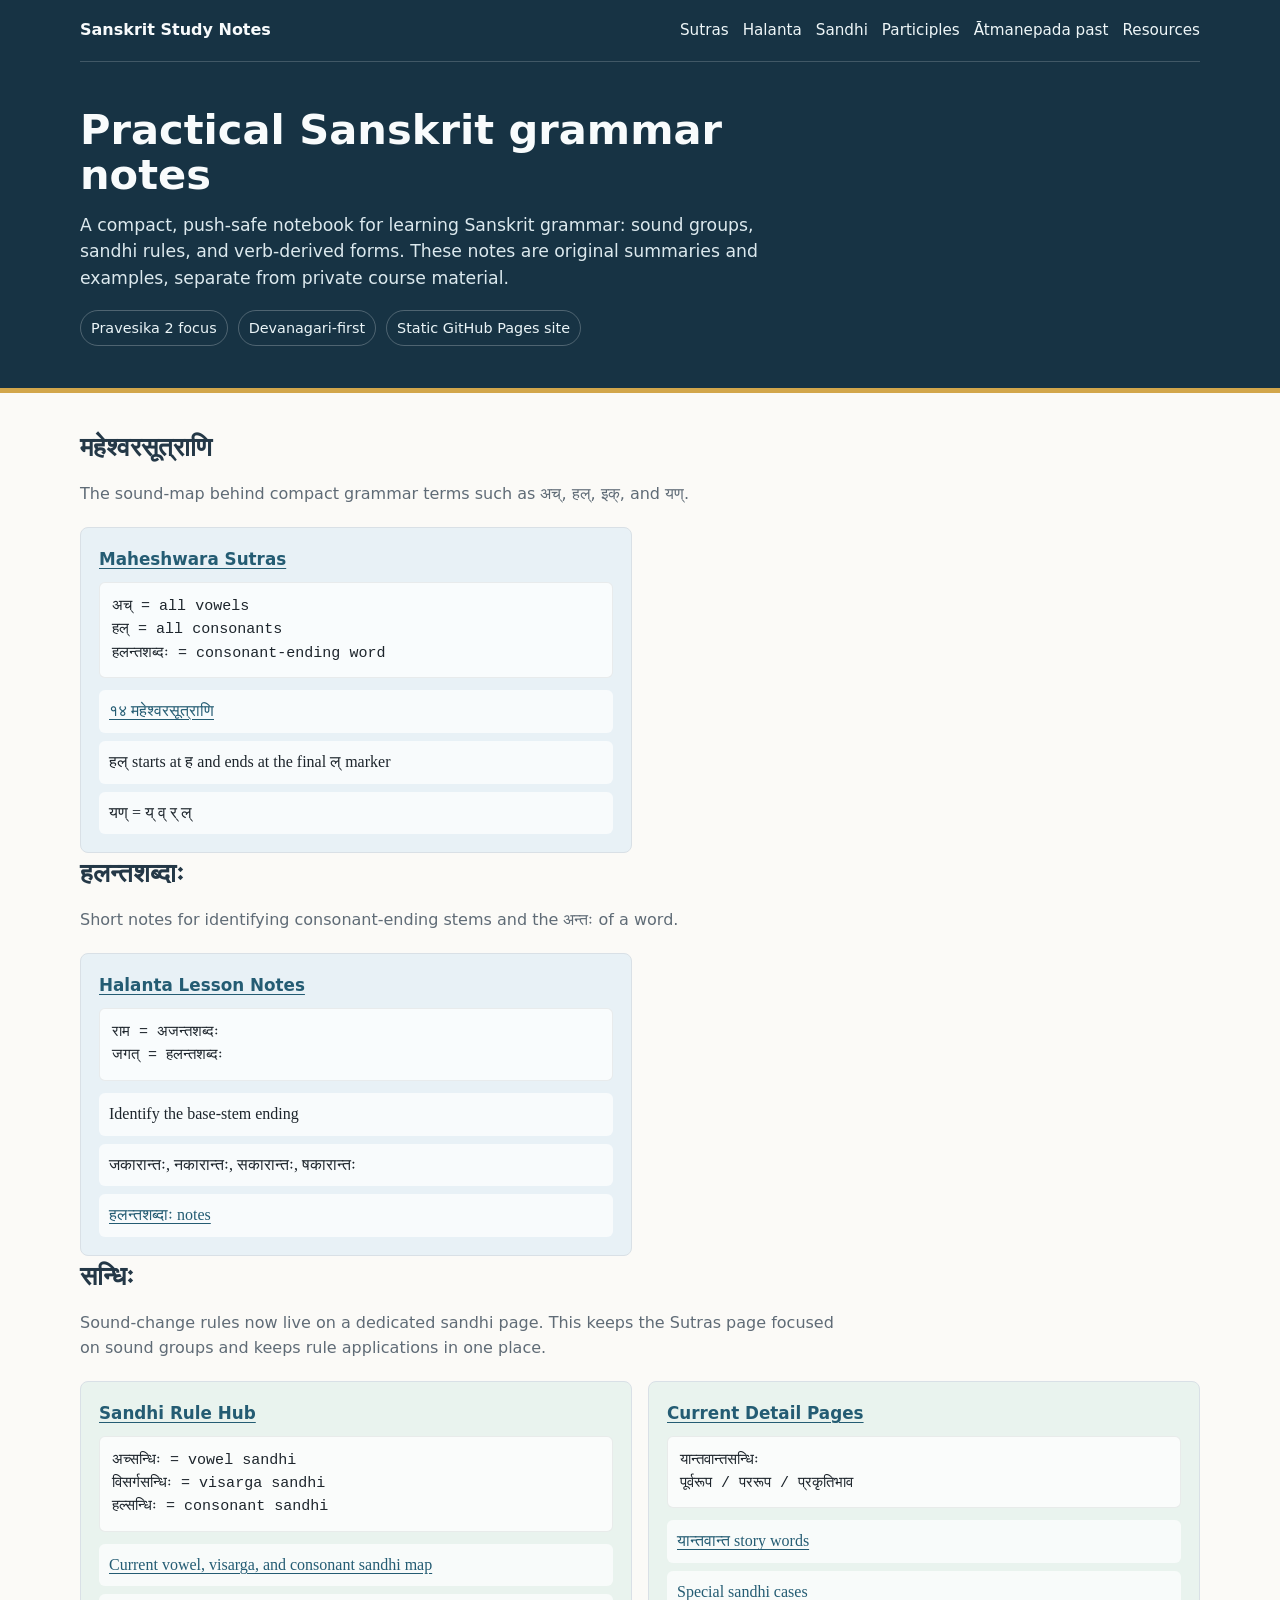
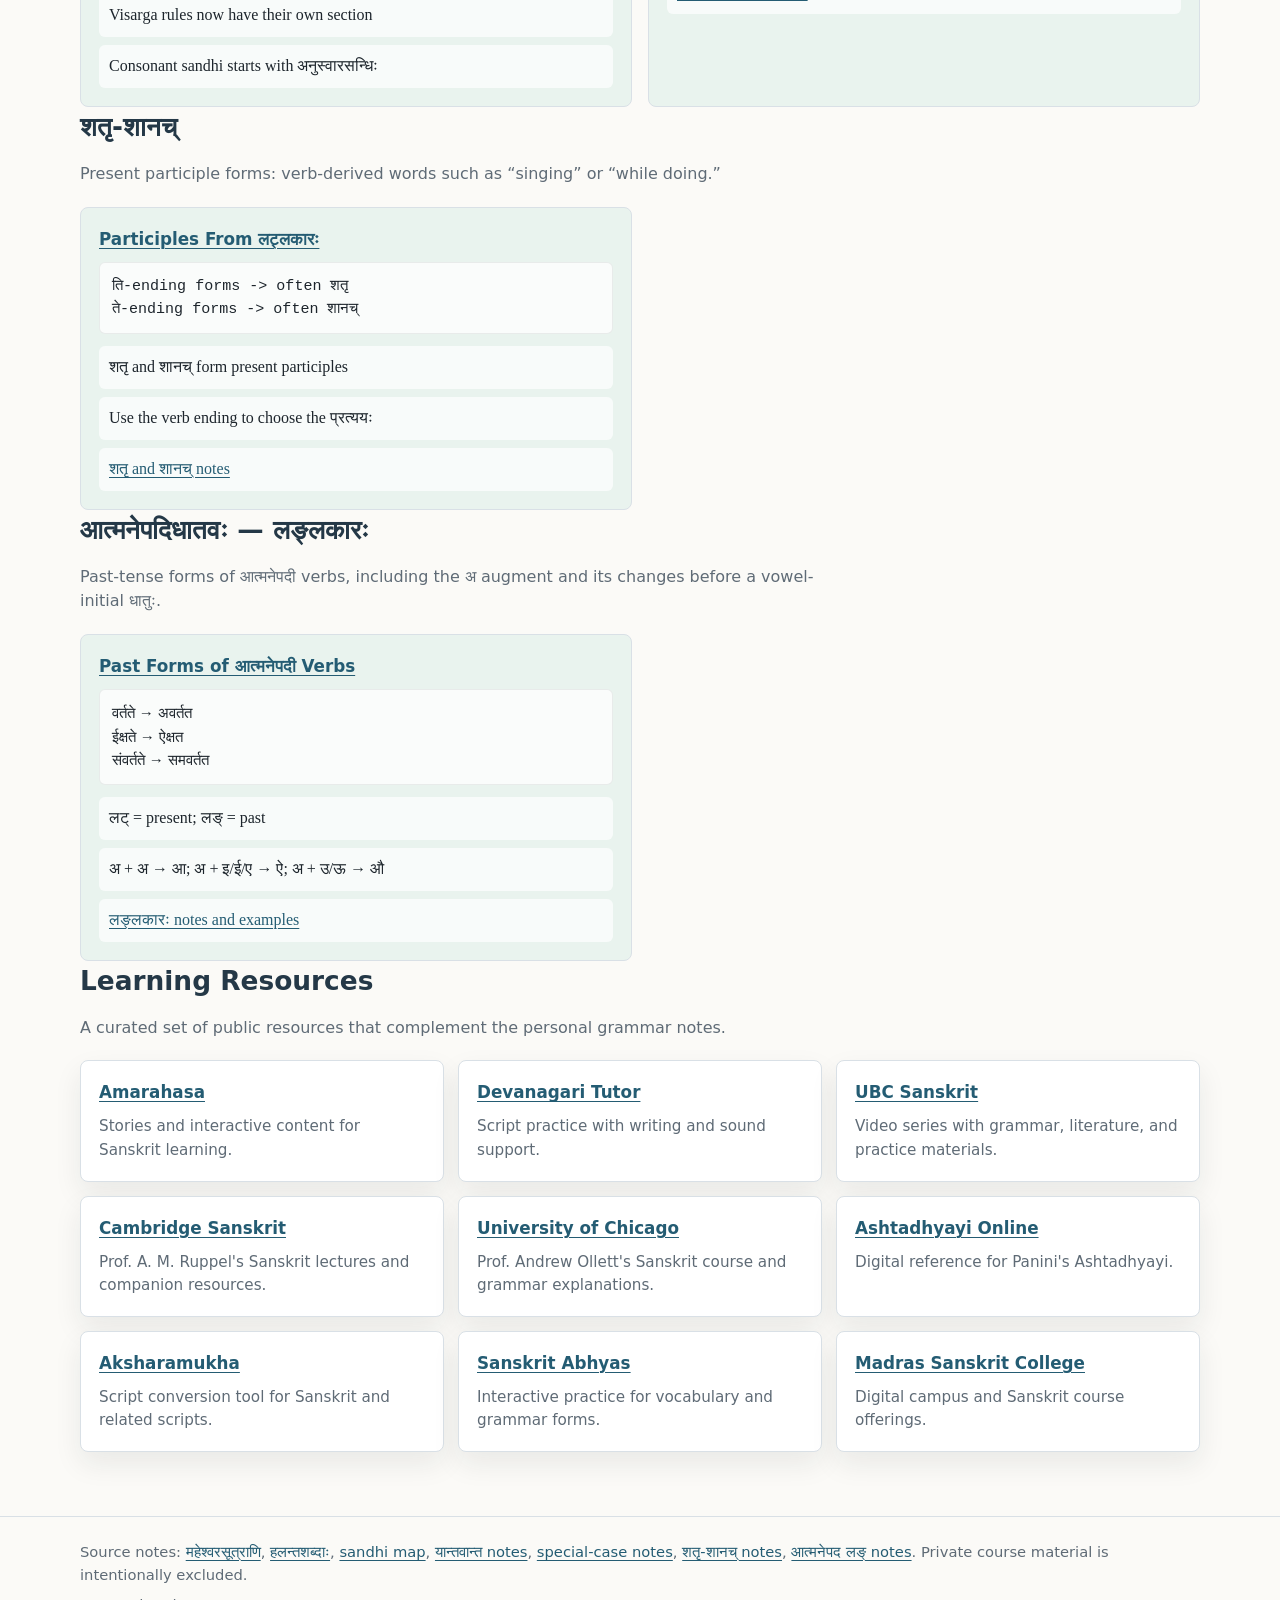
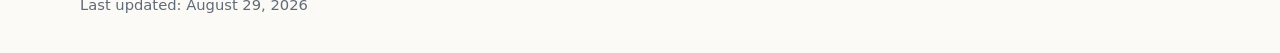
==== index.html @ fd387ddc "Remove public workflow notes" ====
<!DOCTYPE html>
<html lang="en">

<head>
    <meta charset="UTF-8">
    <meta name="viewport" content="width=device-width, initial-scale=1.0">
    <title>Sanskrit Study Notes</title>
    <link rel="stylesheet" href="styles.css" />
</head>

<body class="page-home">
    <header>
        <div class="wrap">
            <div class="topbar">
                <div class="brand">Sanskrit Study Notes</div>
                <nav aria-label="Main navigation">
                    <a href="maheshwara-sutras.html">Sutras</a>
                    <a href="halanta-shabdaha.html">Halanta</a>
                    <a href="sandhi.html">Sandhi</a>
                    <a href="shatru-shanach.html">Participles</a>
                    <a href="atmanepada-lang.html">Ātmanepada past</a>
                    <a href="#resources">Resources</a>
                </nav>
            </div>
            <div class="intro">
                <h1><span class="title-line">Practical Sanskrit</span> <span class="title-line">grammar notes</span></h1>
                <p class="lede">A compact, push-safe notebook for learning Sanskrit grammar: sound groups, sandhi rules,
                    and verb-derived forms. These notes are original summaries and examples, separate from private
                    course material.</p>
                <div class="meta" aria-label="Study context">
                    <span class="pill">Pravesika 2 focus</span>
                    <span class="pill">Devanagari-first</span>
                    <span class="pill">Static GitHub Pages site</span>
                </div>
            </div>
        </div>
    </header>

    <main>
        <section id="sutras" class="wrap">
            <h2>महेश्वरसूत्राणि</h2>
            <p class="section-note">The sound-map behind compact grammar terms such as अच्, हल्, इक्, and यण्.</p>

            <div class="grid">
                <article class="card note-card">
                    <h3><a href="maheshwara-sutras.html">Maheshwara Sutras</a></h3>
                    <pre class="rule">अच् = all vowels
हल् = all consonants
हलन्तशब्दः = consonant-ending word</pre>
                    <ul class="example-list">
                        <li><a href="maheshwara-sutras.html">१४ महेश्वरसूत्राणि</a></li>
                        <li>हल् starts at ह and ends at the final ल् marker</li>
                        <li>यण् = य् व् र् ल्</li>
                    </ul>
                </article>
            </div>
        </section>

        <section id="halanta" class="wrap">
            <h2>हलन्तशब्दाः</h2>
            <p class="section-note">Short notes for identifying consonant-ending stems and the अन्तः of a word.</p>

            <div class="grid">
                <article class="card note-card">
                    <h3><a href="halanta-shabdaha.html">Halanta Lesson Notes</a></h3>
                    <pre class="rule">राम = अजन्तशब्दः
जगत् = हलन्तशब्दः</pre>
                    <ul class="example-list">
                        <li>Identify the base-stem ending</li>
                        <li>जकारान्तः, नकारान्तः, सकारान्तः, षकारान्तः</li>
                        <li><a href="halanta-shabdaha.html">हलन्तशब्दाः notes</a></li>
                    </ul>
                </article>
            </div>
        </section>

        <section id="sandhi" class="wrap">
            <h2>सन्धिः</h2>
            <p class="section-note">Sound-change rules now live on a dedicated sandhi page. This keeps the Sutras page
                focused on sound groups and keeps rule applications in one place.</p>

            <div class="grid">
                <article class="card rule-card">
                    <h3><a href="sandhi.html">Sandhi Rule Hub</a></h3>
                    <pre class="rule">अच्सन्धिः = vowel sandhi
विसर्गसन्धिः = visarga sandhi
हल्सन्धिः = consonant sandhi</pre>
                    <ul class="example-list">
                        <li><a href="sandhi.html">Current vowel, visarga, and consonant sandhi map</a></li>
                        <li>Visarga rules now have their own section</li>
                        <li>Consonant sandhi starts with अनुस्वारसन्धिः</li>
                    </ul>
                </article>
                <article class="card rule-card">
                    <h3><a href="yantavant-sandhi.html">Current Detail Pages</a></h3>
                    <pre class="rule">यान्तवान्तसन्धिः
पूर्वरूप / पररूप / प्रकृतिभाव</pre>
                    <ul class="example-list">
                        <li><a href="yantavant-sandhi.html">यान्तवान्त story words</a></li>
                        <li><a href="sandhi-special-cases.html">Special sandhi cases</a></li>
                    </ul>
                </article>
            </div>
        </section>

        <section id="shatru-shanach" class="wrap">
            <h2>शतृ-शानच्</h2>
            <p class="section-note">Present participle forms: verb-derived words such as “singing” or “while doing.”</p>

            <div class="grid">
                <article class="card rule-card">
                    <h3><a href="shatru-shanach.html">Participles From लट्लकारः</a></h3>
                    <pre class="rule">ति-ending forms -> often शतृ
ते-ending forms -> often शानच्</pre>
                    <ul class="example-list">
                        <li>शतृ and शानच् form present participles</li>
                        <li>Use the verb ending to choose the प्रत्ययः</li>
                        <li><a href="shatru-shanach.html">शतृ and शानच् notes</a></li>
                    </ul>
                </article>
            </div>
        </section>

        <section id="atmanepada-lang" class="wrap">
            <h2>आत्मनेपदिधातवः — लङ्लकारः</h2>
            <p class="section-note">Past-tense forms of आत्मनेपदी verbs, including the अ augment and its changes
                before a vowel-initial धातुः.</p>

            <div class="grid">
                <article class="card rule-card">
                    <h3><a href="atmanepada-lang.html">Past Forms of आत्मनेपदी Verbs</a></h3>
                    <pre class="rule sanskrit" lang="sa-Deva">वर्तते → अवर्तत
ईक्षते → ऐक्षत
संवर्तते → समवर्तत</pre>
                    <ul class="example-list">
                        <li>लट् = present; लङ् = past</li>
                        <li>अ + अ → आ; अ + इ/ई/ए → ऐ; अ + उ/ऊ → औ</li>
                        <li><a href="atmanepada-lang.html">लङ्लकारः notes and examples</a></li>
                    </ul>
                </article>
            </div>
        </section>

        <section id="resources" class="wrap">
            <h2>Learning Resources</h2>
            <p class="section-note">A curated set of public resources that complement the personal grammar notes.</p>

            <div class="resource-grid">
                <article class="card resource">
                    <h3><a href="https://en.amarahasa.com/" target="_blank" rel="noopener noreferrer">Amarahasa</a></h3>
                    <p>Stories and interactive content for Sanskrit learning.</p>
                </article>
                <article class="card resource">
                    <h3><a href="https://enjoylearningsanskrit.com/devanagari-tutor/" target="_blank"
                            rel="noopener noreferrer">Devanagari Tutor</a></h3>
                    <p>Script practice with writing and sound support.</p>
                </article>
                <article class="card resource">
                    <h3><a href="https://www.youtube.com/@ubcsanskrit" target="_blank" rel="noopener noreferrer">UBC
                            Sanskrit</a></h3>
                    <p>Video series with grammar, literature, and practice materials.</p>
                </article>
                <article class="card resource">
                    <h3><a href="https://www.youtube.com/playlist?list=PLWC1FN5zLbvrvsTc2zYyk5rumP-7R55Bw"
                            target="_blank" rel="noopener noreferrer">Cambridge Sanskrit</a></h3>
                    <p>Prof. A. M. Ruppel's Sanskrit lectures and companion resources.</p>
                </article>
                <article class="card resource">
                    <h3><a href="http://prakrit.info/vrddhi/course/" target="_blank"
                            rel="noopener noreferrer">University of Chicago</a></h3>
                    <p>Prof. Andrew Ollett's Sanskrit course and grammar explanations.</p>
                </article>
                <article class="card resource">
                    <h3><a href="https://ashtadhyayi.com/" target="_blank" rel="noopener noreferrer">Ashtadhyayi
                            Online</a></h3>
                    <p>Digital reference for Panini's Ashtadhyayi.</p>
                </article>
                <article class="card resource">
                    <h3><a href="https://www.aksharamukha.com/converter" target="_blank"
                            rel="noopener noreferrer">Aksharamukha</a></h3>
                    <p>Script conversion tool for Sanskrit and related scripts.</p>
                </article>
                <article class="card resource">
                    <h3><a href="https://sanskritabhyas.in/" target="_blank" rel="noopener noreferrer">Sanskrit
                            Abhyas</a></h3>
                    <p>Interactive practice for vocabulary and grammar forms.</p>
                </article>
                <article class="card resource">
                    <h3><a href="https://madrassanskritcollege.com/" target="_blank" rel="noopener noreferrer">Madras
                            Sanskrit College</a></h3>
                    <p>Digital campus and Sanskrit course offerings.</p>
                </article>
            </div>
        </section>
    </main>

    <footer>
        <div class="wrap">
            Source notes: <a href="maheshwara-sutras.html">महेश्वरसूत्राणि</a>,
            <a href="halanta-shabdaha.html">हलन्तशब्दाः</a>,
            <a href="sandhi.html">sandhi map</a>,
            <a href="yantavant-sandhi.html">यान्तवान्त notes</a>,
            <a href="sandhi-special-cases.html">special-case notes</a>,
            <a href="shatru-shanach.html">शतृ-शानच् notes</a>,
            <a href="atmanepada-lang.html">आत्मनेपद लङ् notes</a>. Private course material is intentionally excluded.
            <div class="last-updated">Last updated: August 29, 2026</div>
        </div>
    </footer>
</body>

</html>
---- styles.css ----
:root {
    color-scheme: light;
    --ink: #1d252c;
    --muted: #5f6b76;
    --line: #d9e0e6;
    --paper: #fbfaf7;
    --panel: #ffffff;
    --soft-blue: #e8f1f6;
    --soft-green: #e9f3ee;
    --soft-gold: #f5edd8;
    --accent: #245c73;
    --shadow: 0 12px 28px rgba(29, 37, 44, 0.08);
}

* {
    box-sizing: border-box;
}

body {
    --wrap-max: 980px;
    --intro-max: none;
    --intro-padding: 42px 0 40px;
    --h1-size: 2.35rem;
    --h1-line-height: 1.1;
    --lede-max: 760px;
    --section-bottom: 34px;
    --h2-size: 1.55rem;
    --section-note-max: 760px;
    margin: 0;
    background: var(--paper);
    color: var(--ink);
    font-family: Inter, ui-sans-serif, system-ui, -apple-system, BlinkMacSystemFont, "Segoe UI", sans-serif;
    line-height: 1.55;
}

body.page-home {
    --wrap-max: 1120px;
    --intro-max: 760px;
    --intro-padding: 46px 0 42px;
    --h1-size: 2.6rem;
    --h1-line-height: 1.08;
    --lede-max: 720px;
    --section-bottom: 42px;
    --h2-size: 1.65rem;
}

body.page-sandhi {
    --wrap-max: 1040px;
    --lede-max: 780px;
    --section-bottom: 38px;
    --section-note-max: 780px;
}

a {
    color: var(--accent);
    text-decoration-thickness: 1px;
    text-underline-offset: 3px;
}

header {
    background: #173344;
    color: #f8fbfc;
    border-bottom: 5px solid #d2a64b;
}

.wrap {
    width: min(var(--wrap-max), calc(100% - 32px));
    margin: 0 auto;
}

.topbar {
    display: flex;
    align-items: center;
    justify-content: space-between;
    gap: 24px;
    padding: 18px 0;
    border-bottom: 1px solid rgba(255, 255, 255, 0.18);
}

.brand {
    font-weight: 700;
    font-size: 1rem;
}

nav {
    display: flex;
    flex-wrap: wrap;
    gap: 14px;
    font-size: 0.95rem;
}

nav a {
    color: #eef6f8;
    text-decoration: none;
}

nav a:hover {
    text-decoration: underline;
}

.intro {
    max-width: var(--intro-max);
    padding: var(--intro-padding);
}

h1 {
    margin: 0 0 14px;
    font-size: var(--h1-size);
    line-height: var(--h1-line-height);
}

.title-line {
    display: inline;
}

.lede {
    max-width: var(--lede-max);
    color: #dce9ee;
    font-size: 1.08rem;
    margin: 0;
}

main {
    padding: 34px 0 64px;
}

section {
    margin: 0 0 var(--section-bottom);
}

h2 {
    margin: 0 0 14px;
    font-size: var(--h2-size);
    color: #243847;
}

h3 {
    margin: 0 0 10px;
    font-size: 1.05rem;
    color: #22313d;
}

p {
    margin: 0 0 12px;
}

.section-note {
    margin: 0 0 20px;
    max-width: var(--section-note-max);
    color: var(--muted);
}

.grid {
    display: grid;
    grid-template-columns: repeat(2, minmax(0, 1fr));
    gap: 16px;
}

.card {
    min-width: 0;
    background: var(--panel);
    border: 1px solid var(--line);
    border-radius: 8px;
    padding: 18px;
    box-shadow: var(--shadow);
}

.rule-card {
    background: var(--soft-green);
    box-shadow: none;
}

.note-card,
.word-card,
.contrast-card {
    background: var(--soft-blue);
    box-shadow: none;
}

.memory-card,
.caution-card {
    background: var(--soft-gold);
    box-shadow: none;
}

.rule,
.script-line {
    margin: 0;
    padding: 12px;
    background: rgba(255, 255, 255, 0.75);
    border: 1px solid rgba(29, 37, 44, 0.08);
    border-radius: 6px;
    overflow-x: auto;
    font-family: "SFMono-Regular", Consolas, "Liberation Mono", monospace;
    font-size: 0.94rem;
    line-height: 1.55;
    white-space: pre;
}

.sanskrit,
.sutra-ref a,
.example-list li {
    font-family: "Noto Serif Devanagari", "Noto Sans Devanagari", "Kohinoor Devanagari", serif;
}

.sutra-ref {
    margin: -2px 0 12px;
    color: var(--muted);
    font-size: 0.9rem;
    line-height: 1.45;
}

.example-list {
    display: grid;
    gap: 8px;
    margin: 12px 0 0;
    padding: 0;
    list-style: none;
}

.example-list li {
    padding: 9px 10px;
    border-radius: 6px;
    background: rgba(255, 255, 255, 0.7);
}

.split {
    display: grid;
    gap: 12px;
    margin-top: 14px;
}

.split-step {
    padding: 14px;
    border: 1px solid var(--line);
    border-radius: 8px;
    background: #ffffff;
}

.split-step p {
    margin: 0 0 8px;
}

.compact-list {
    margin: 0;
    padding-left: 1.2rem;
    color: var(--muted);
}

.compact-list li + li {
    margin-top: 7px;
}

.note-band {
    background: #ffffff;
    border-top: 1px solid var(--line);
    border-bottom: 1px solid var(--line);
    padding: 22px 0;
}

.resource-grid {
    display: grid;
    grid-template-columns: repeat(3, minmax(0, 1fr));
    gap: 14px;
}

.resource p {
    margin: 0;
    color: var(--muted);
    font-size: 0.95rem;
}

.meta {
    display: flex;
    flex-wrap: wrap;
    gap: 10px;
    margin-top: 18px;
}

.pill {
    border: 1px solid rgba(255, 255, 255, 0.24);
    border-radius: 999px;
    padding: 6px 10px;
    color: #eaf4f7;
    font-size: 0.9rem;
}

.large-example {
    margin: 0;
    font-size: 1.8rem;
    line-height: 1.7;
    color: #243847;
    overflow-wrap: anywhere;
}

table {
    width: 100%;
    border-collapse: collapse;
    background: #ffffff;
    border: 1px solid var(--line);
    border-radius: 8px;
    overflow: hidden;
}

th,
td {
    padding: 10px 12px;
    border-bottom: 1px solid var(--line);
    text-align: left;
    vertical-align: top;
}

tr:last-child td {
    border-bottom: 0;
}

th {
    background: #edf3f6;
    color: #243847;
    font-weight: 700;
}

.table-scroll {
    overflow-x: auto;
}

footer {
    padding: 24px 0 36px;
    color: var(--muted);
    border-top: 1px solid var(--line);
    font-size: 0.92rem;
}

.last-updated {
    margin-top: 8px;
}

@media (max-width: 780px) {
    .wrap {
        width: min(var(--wrap-max), calc(100% - 96px));
    }

    .topbar {
        align-items: flex-start;
        flex-direction: column;
    }

    nav {
        display: grid;
        grid-template-columns: repeat(2, minmax(0, 1fr));
        gap: 8px 12px;
        width: 100%;
    }

    h1 {
        font-size: 1.78rem;
    }

    .title-line {
        display: block;
    }

    .lede {
        max-width: 28ch;
        font-size: 0.98rem;
    }

    .grid,
    .resource-grid {
        grid-template-columns: 1fr;
    }

    .large-example {
        font-size: 1.45rem;
    }
}

@media (max-width: 560px) {
    .wrap {
        width: min(294px, calc(100% - 32px));
        margin-left: 16px;
        margin-right: auto;
    }

    .section-note {
        max-width: 28ch;
    }

    th,
    td {
        padding: 9px 8px;
    }
}
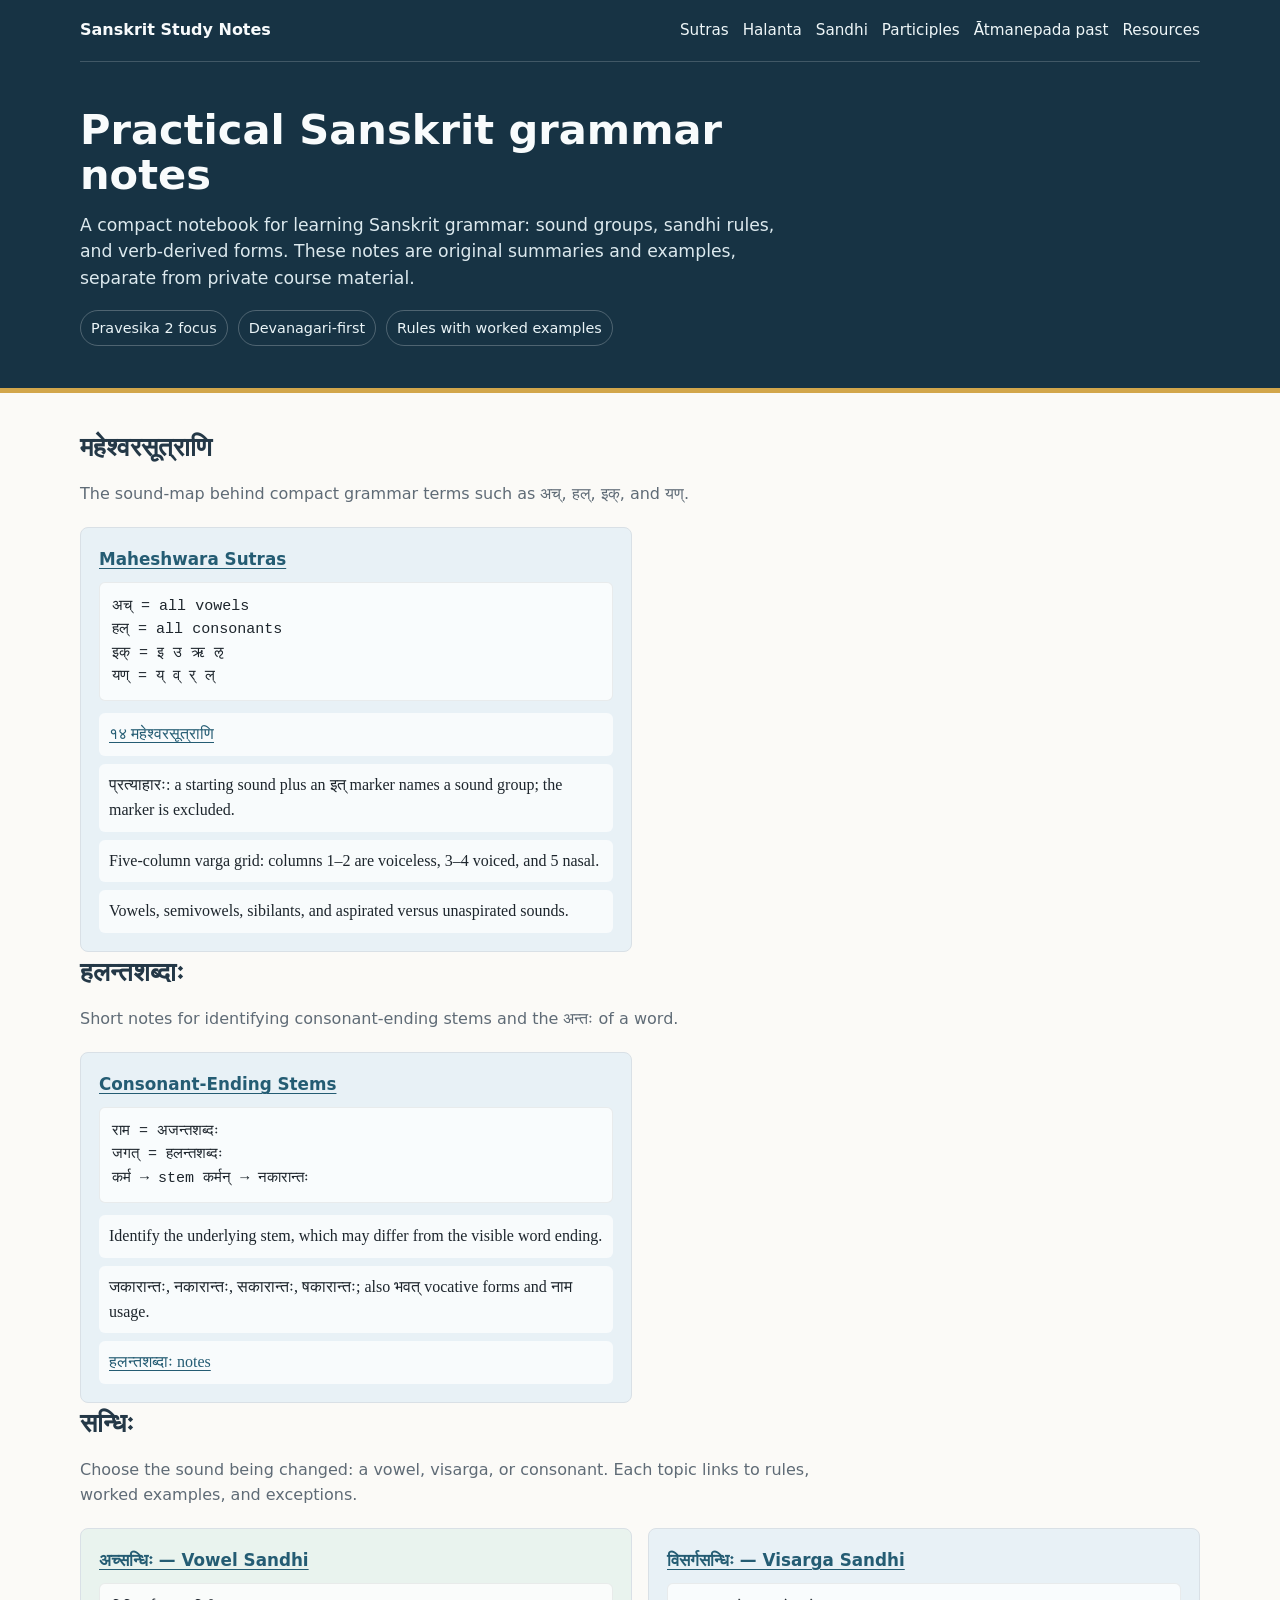
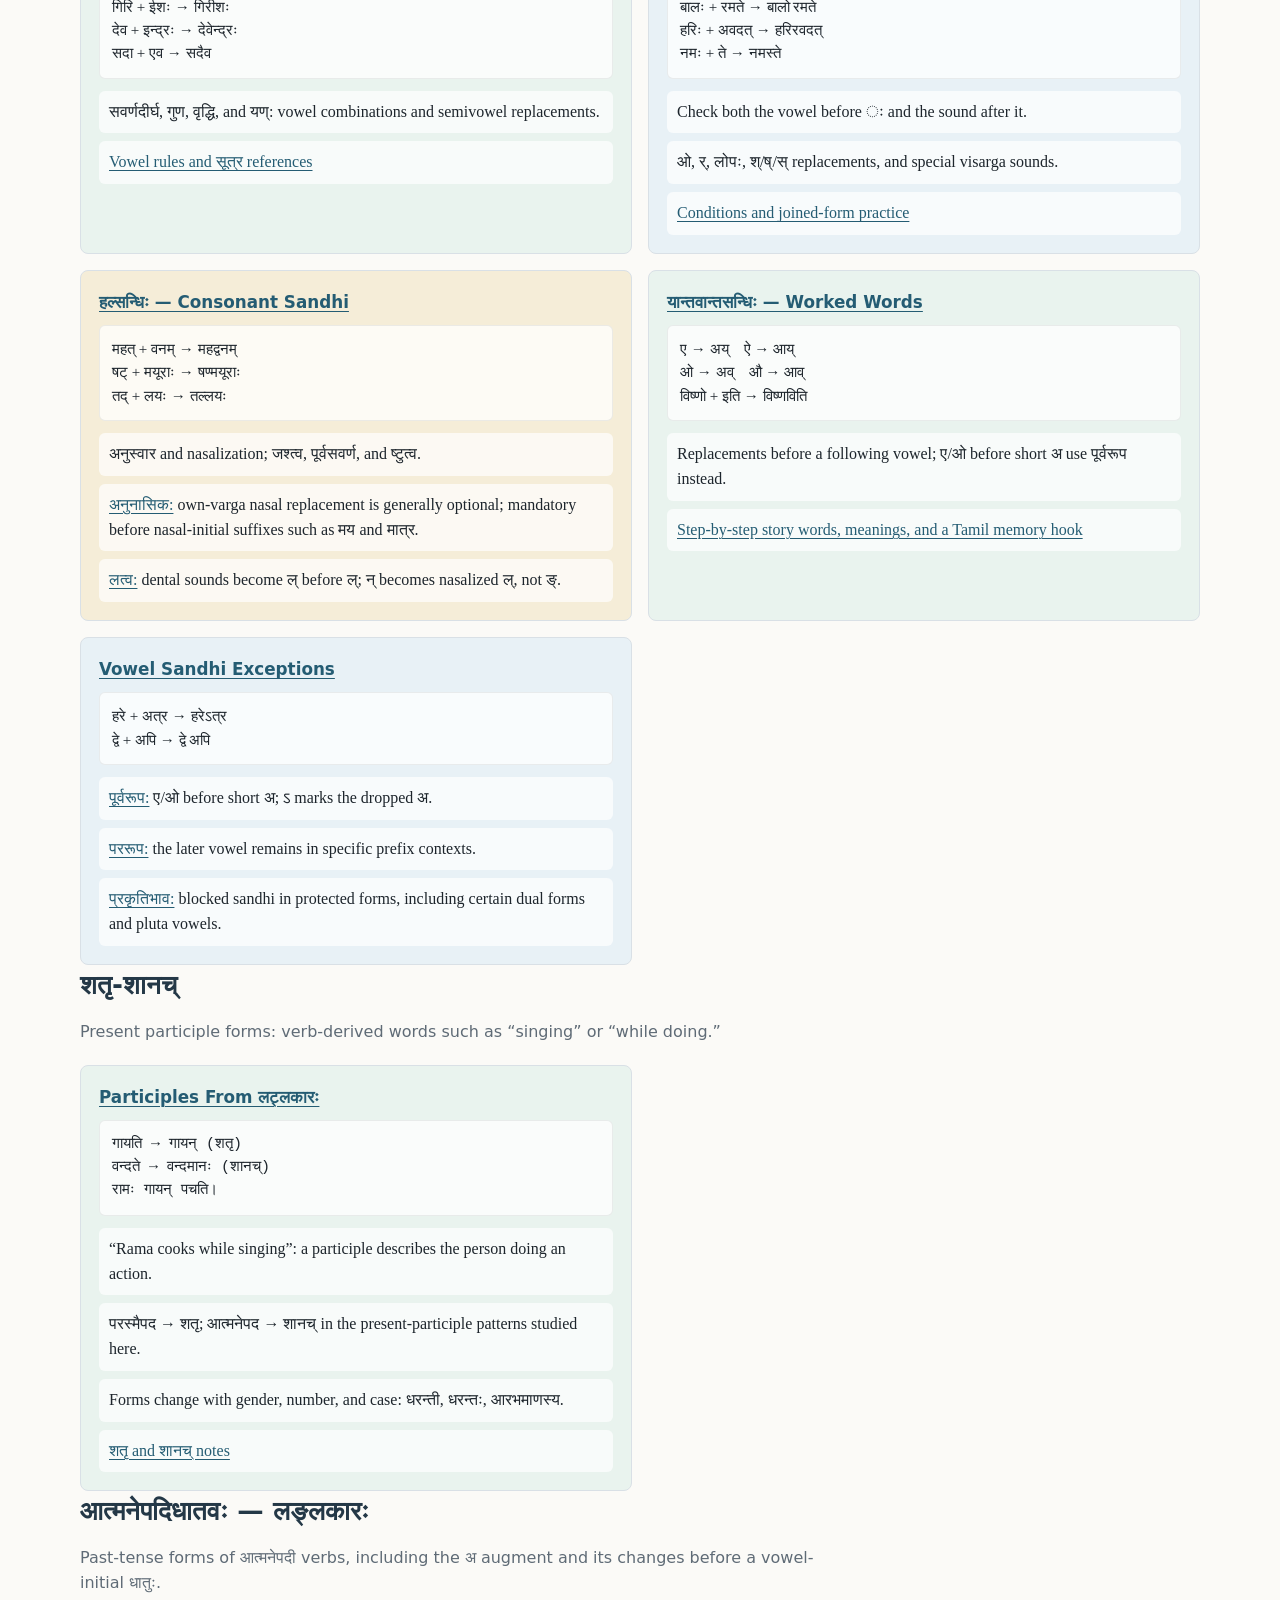
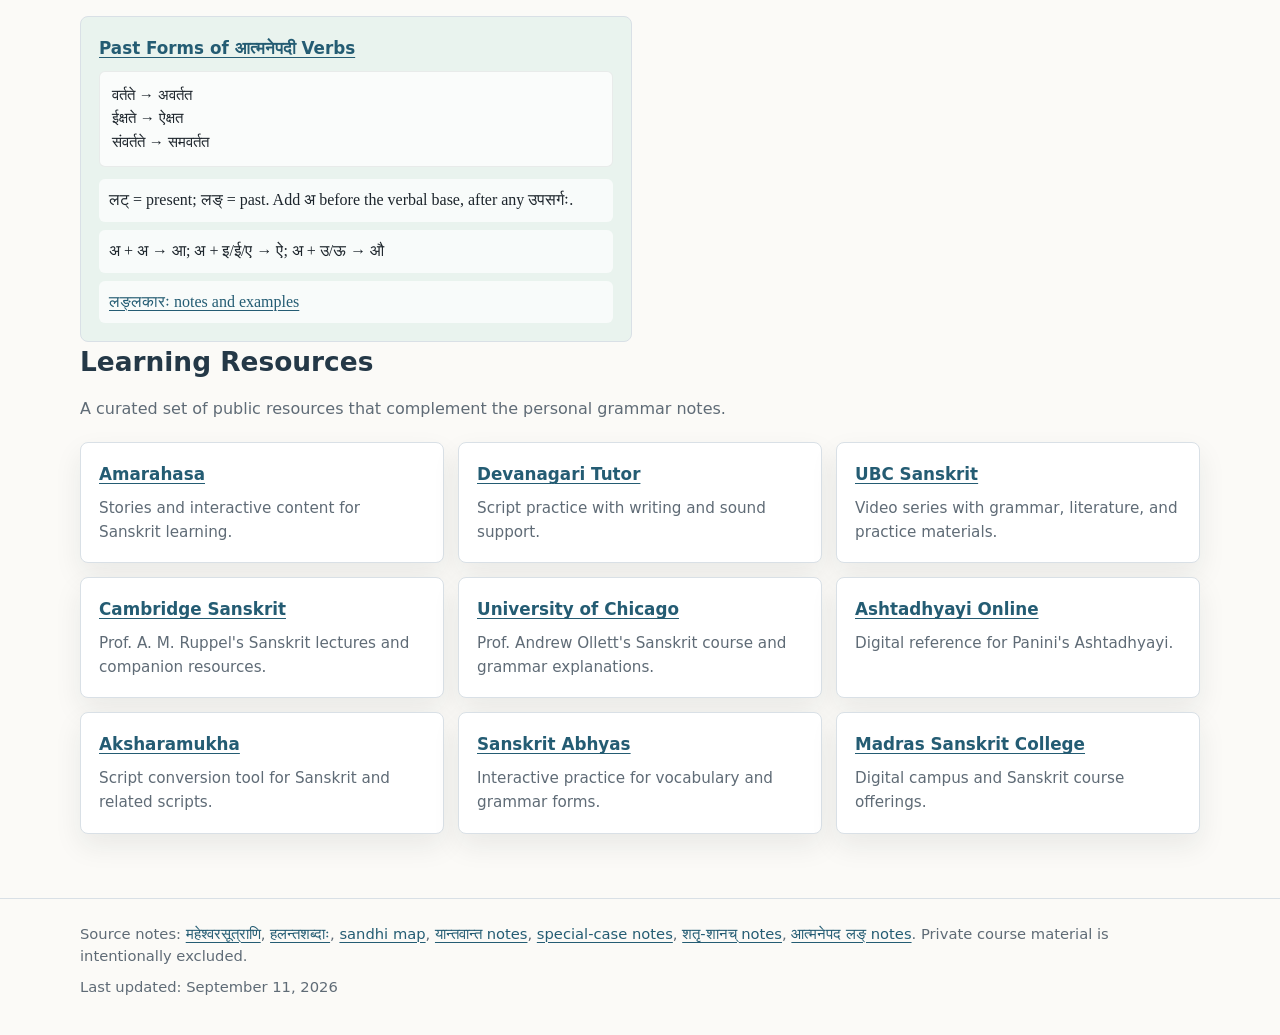
==== commit 31c9a763: "Refresh overview summaries and Sandhi study map" ====
--- a/index.html
+++ b/index.html
@@ -24,13 +24,13 @@
             </div>
             <div class="intro">
                 <h1><span class="title-line">Practical Sanskrit</span> <span class="title-line">grammar notes</span></h1>
-                <p class="lede">A compact, push-safe notebook for learning Sanskrit grammar: sound groups, sandhi rules,
+                <p class="lede">A compact notebook for learning Sanskrit grammar: sound groups, sandhi rules,
                     and verb-derived forms. These notes are original summaries and examples, separate from private
                     course material.</p>
                 <div class="meta" aria-label="Study context">
                     <span class="pill">Pravesika 2 focus</span>
                     <span class="pill">Devanagari-first</span>
-                    <span class="pill">Static GitHub Pages site</span>
+                    <span class="pill">Rules with worked examples</span>
                 </div>
             </div>
         </div>
@@ -46,11 +46,13 @@
                     <h3><a href="maheshwara-sutras.html">Maheshwara Sutras</a></h3>
                     <pre class="rule">अच् = all vowels
 हल् = all consonants
-हलन्तशब्दः = consonant-ending word</pre>
+इक् = इ उ ऋ ऌ
+यण् = य् व् र् ल्</pre>
                     <ul class="example-list">
                         <li><a href="maheshwara-sutras.html">१४ महेश्वरसूत्राणि</a></li>
-                        <li>हल् starts at ह and ends at the final ल् marker</li>
-                        <li>यण् = य् व् र् ल्</li>
+                        <li>प्रत्याहारः: a starting sound plus an इत् marker names a sound group; the marker is excluded.</li>
+                        <li>Five-column varga grid: columns 1–2 are voiceless, 3–4 voiced, and 5 nasal.</li>
+                        <li>Vowels, semivowels, sibilants, and aspirated versus unaspirated sounds.</li>
                     </ul>
                 </article>
             </div>
@@ -62,12 +64,13 @@
 
             <div class="grid">
                 <article class="card note-card">
-                    <h3><a href="halanta-shabdaha.html">Halanta Lesson Notes</a></h3>
+                    <h3><a href="halanta-shabdaha.html">Consonant-Ending Stems</a></h3>
                     <pre class="rule">राम = अजन्तशब्दः
-जगत् = हलन्तशब्दः</pre>
-                    <ul class="example-list">
-                        <li>Identify the base-stem ending</li>
-                        <li>जकारान्तः, नकारान्तः, सकारान्तः, षकारान्तः</li>
+जगत् = हलन्तशब्दः
+कर्म → stem कर्मन् → नकारान्तः</pre>
+                    <ul class="example-list">
+                        <li>Identify the underlying stem, which may differ from the visible word ending.</li>
+                        <li>जकारान्तः, नकारान्तः, सकारान्तः, षकारान्तः; also भवत् vocative forms and नाम usage.</li>
                         <li><a href="halanta-shabdaha.html">हलन्तशब्दाः notes</a></li>
                     </ul>
                 </article>
@@ -76,28 +79,65 @@
 
         <section id="sandhi" class="wrap">
             <h2>सन्धिः</h2>
-            <p class="section-note">Sound-change rules now live on a dedicated sandhi page. This keeps the Sutras page
-                focused on sound groups and keeps rule applications in one place.</p>
-
-            <div class="grid">
-                <article class="card rule-card">
-                    <h3><a href="sandhi.html">Sandhi Rule Hub</a></h3>
-                    <pre class="rule">अच्सन्धिः = vowel sandhi
-विसर्गसन्धिः = visarga sandhi
-हल्सन्धिः = consonant sandhi</pre>
-                    <ul class="example-list">
-                        <li><a href="sandhi.html">Current vowel, visarga, and consonant sandhi map</a></li>
-                        <li>Visarga rules now have their own section</li>
-                        <li>Consonant sandhi starts with अनुस्वारसन्धिः</li>
-                    </ul>
-                </article>
-                <article class="card rule-card">
-                    <h3><a href="yantavant-sandhi.html">Current Detail Pages</a></h3>
-                    <pre class="rule">यान्तवान्तसन्धिः
-पूर्वरूप / पररूप / प्रकृतिभाव</pre>
-                    <ul class="example-list">
-                        <li><a href="yantavant-sandhi.html">यान्तवान्त story words</a></li>
-                        <li><a href="sandhi-special-cases.html">Special sandhi cases</a></li>
+            <p class="section-note">Choose the sound being changed: a vowel, visarga, or consonant. Each topic
+                links to rules, worked examples, and exceptions.</p>
+
+            <div class="grid">
+                <article class="card rule-card">
+                    <h3><a href="sandhi.html#ach-sandhi">अच्सन्धिः — Vowel Sandhi</a></h3>
+                    <pre class="rule sanskrit" lang="sa-Deva">गिरि + ईशः → गिरीशः
+देव + इन्द्रः → देवेन्द्रः
+सदा + एव → सदैव</pre>
+                    <ul class="example-list">
+                        <li>सवर्णदीर्घ, गुण, वृद्धि, and यण्: vowel combinations and semivowel replacements.</li>
+                        <li><a href="sandhi.html#ach-sandhi">Vowel rules and सूत्र references</a></li>
+                    </ul>
+                </article>
+                <article class="card note-card">
+                    <h3><a href="sandhi.html#visarga-sandhi">विसर्गसन्धिः — Visarga Sandhi</a></h3>
+                    <pre class="rule sanskrit" lang="sa-Deva">बालः + रमते → बालो रमते
+हरिः + अवदत् → हरिरवदत्
+नमः + ते → नमस्ते</pre>
+                    <ul class="example-list">
+                        <li>Check both the vowel before ः and the sound after it.</li>
+                        <li>ओ, र्, लोपः, श्/ष्/स् replacements, and special visarga sounds.</li>
+                        <li><a href="sandhi.html#visarga-sandhi">Conditions and joined-form practice</a></li>
+                    </ul>
+                </article>
+                <article class="card memory-card">
+                    <h3><a href="sandhi.html#hal-sandhi">हल्सन्धिः — Consonant Sandhi</a></h3>
+                    <pre class="rule sanskrit" lang="sa-Deva">महत् + वनम् → महद्वनम्
+षट् + मयूराः → षण्मयूराः
+तद् + लयः → तल्लयः</pre>
+                    <ul class="example-list">
+                        <li>अनुस्वार and nasalization; जश्त्व, पूर्वसवर्ण, and ष्टुत्व.</li>
+                        <li><a href="sandhi.html#anunasika-sandhi">अनुनासिक:</a> own-varga nasal replacement is generally
+                            optional; mandatory before nasal-initial suffixes such as मय and मात्र.</li>
+                        <li><a href="sandhi.html#latva-sandhi">लत्व:</a> dental sounds become ल् before ल्;
+                            न् becomes nasalized ल्, not ङ्.</li>
+                    </ul>
+                </article>
+                <article class="card rule-card">
+                    <h3><a href="yantavant-sandhi.html">यान्तवान्तसन्धिः — Worked Words</a></h3>
+                    <pre class="rule sanskrit" lang="sa-Deva">ए → अय्    ऐ → आय्
+ओ → अव्    औ → आव्
+विष्णो + इति → विष्णविति</pre>
+                    <ul class="example-list">
+                        <li>Replacements before a following vowel; ए/ओ before short अ use पूर्वरूप instead.</li>
+                        <li><a href="yantavant-sandhi.html">Step-by-step story words, meanings, and a Tamil memory hook</a></li>
+                    </ul>
+                </article>
+                <article class="card note-card">
+                    <h3><a href="sandhi-special-cases.html">Vowel Sandhi Exceptions</a></h3>
+                    <pre class="rule sanskrit" lang="sa-Deva">हरे + अत्र → हरेऽत्र
+द्वे + अपि → द्वे अपि</pre>
+                    <ul class="example-list">
+                        <li><a href="sandhi-special-cases.html#purvarupa">पूर्वरूप:</a> ए/ओ before short अ;
+                            ऽ marks the dropped अ.</li>
+                        <li><a href="sandhi-special-cases.html#pararupa">पररूप:</a> the later vowel remains
+                            in specific prefix contexts.</li>
+                        <li><a href="sandhi-special-cases.html#prakritibhava">प्रकृतिभाव:</a> blocked sandhi in
+                            protected forms, including certain dual forms and pluta vowels.</li>
                     </ul>
                 </article>
             </div>
@@ -110,11 +150,13 @@
             <div class="grid">
                 <article class="card rule-card">
                     <h3><a href="shatru-shanach.html">Participles From लट्लकारः</a></h3>
-                    <pre class="rule">ति-ending forms -> often शतृ
-ते-ending forms -> often शानच्</pre>
-                    <ul class="example-list">
-                        <li>शतृ and शानच् form present participles</li>
-                        <li>Use the verb ending to choose the प्रत्ययः</li>
+                    <pre class="rule">गायति → गायन् (शतृ)
+वन्दते → वन्दमानः (शानच्)
+रामः गायन् पचति।</pre>
+                    <ul class="example-list">
+                        <li>“Rama cooks while singing”: a participle describes the person doing an action.</li>
+                        <li>परस्मैपद → शतृ; आत्मनेपद → शानच् in the present-participle patterns studied here.</li>
+                        <li>Forms change with gender, number, and case: धरन्ती, धरन्तः, आरभमाणस्य.</li>
                         <li><a href="shatru-shanach.html">शतृ and शानच् notes</a></li>
                     </ul>
                 </article>
@@ -133,7 +175,7 @@
 ईक्षते → ऐक्षत
 संवर्तते → समवर्तत</pre>
                     <ul class="example-list">
-                        <li>लट् = present; लङ् = past</li>
+                        <li>लट् = present; लङ् = past. Add अ before the verbal base, after any उपसर्गः.</li>
                         <li>अ + अ → आ; अ + इ/ई/ए → ऐ; अ + उ/ऊ → औ</li>
                         <li><a href="atmanepada-lang.html">लङ्लकारः notes and examples</a></li>
                     </ul>
@@ -203,7 +245,7 @@
             <a href="sandhi-special-cases.html">special-case notes</a>,
             <a href="shatru-shanach.html">शतृ-शानच् notes</a>,
             <a href="atmanepada-lang.html">आत्मनेपद लङ् notes</a>. Private course material is intentionally excluded.
-            <div class="last-updated">Last updated: August 29, 2026</div>
+            <div class="last-updated">Last updated: September 11, 2026</div>
         </div>
     </footer>
 </body>
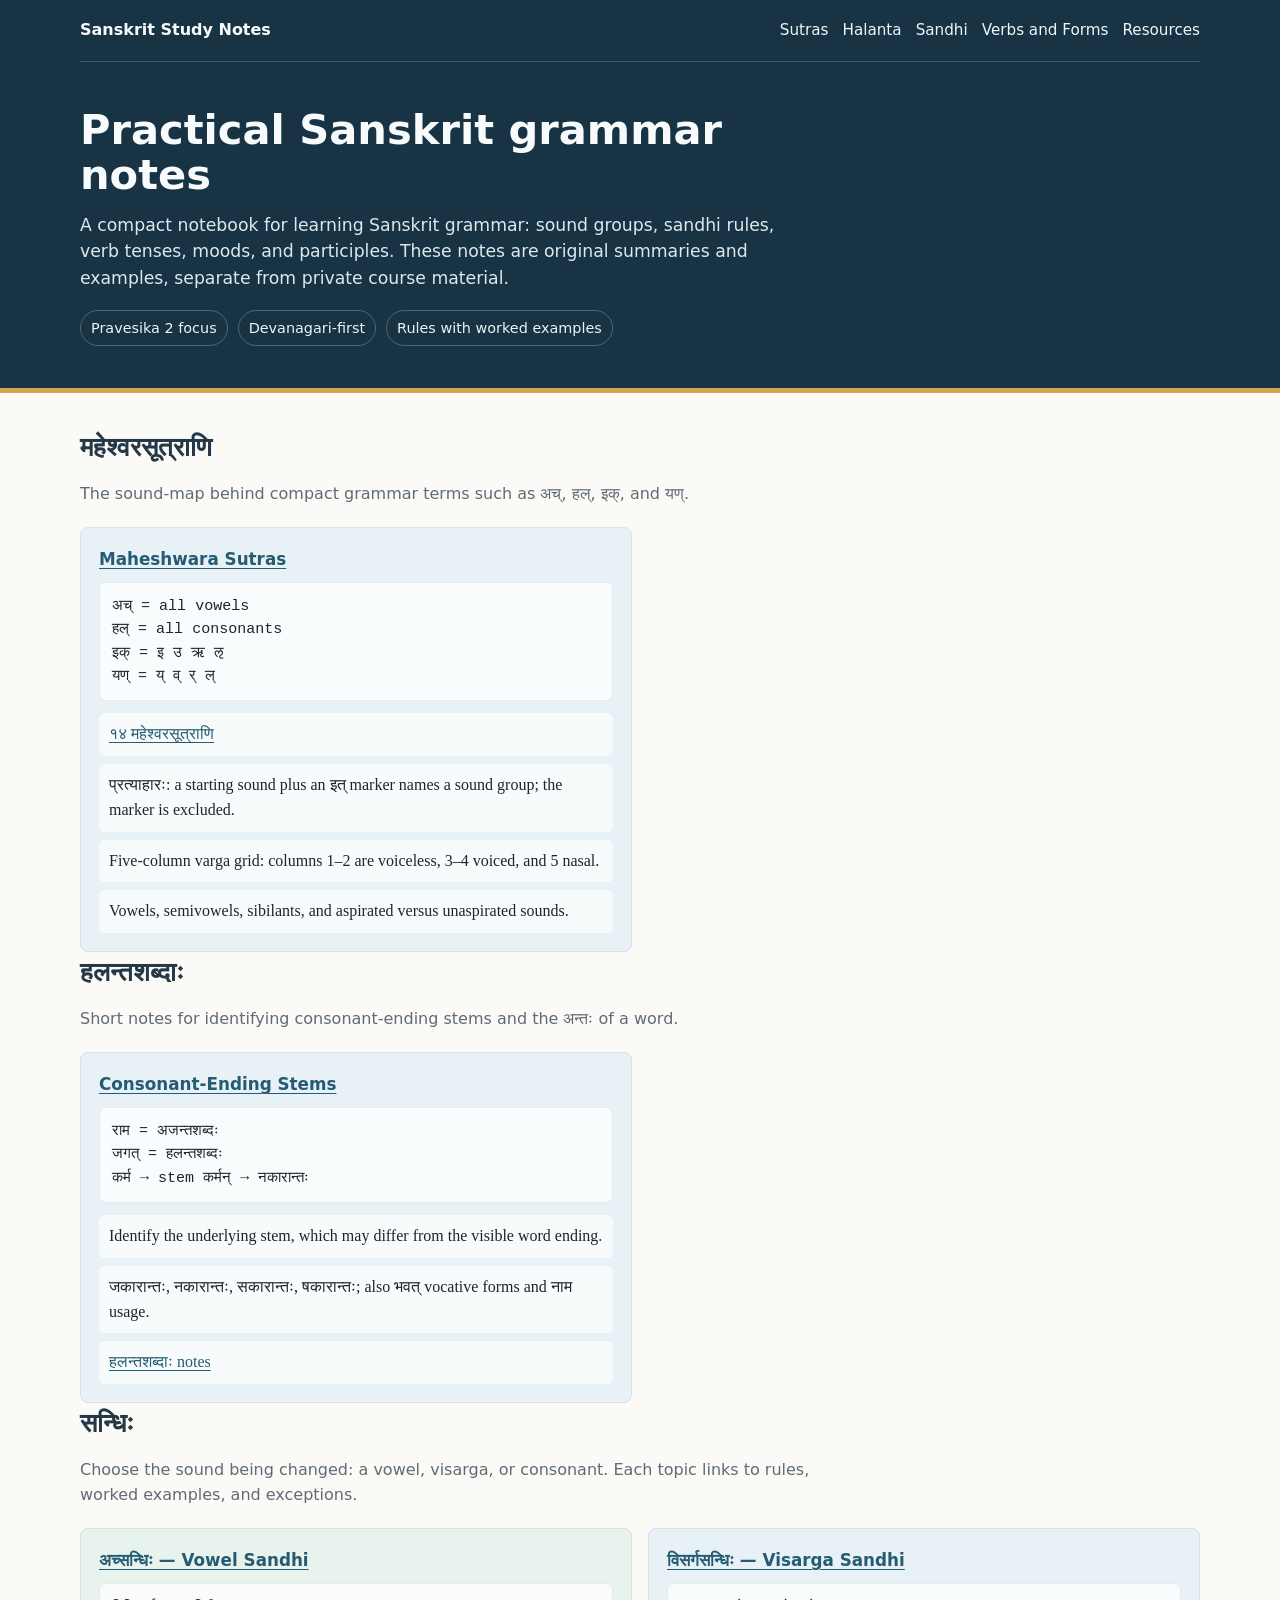
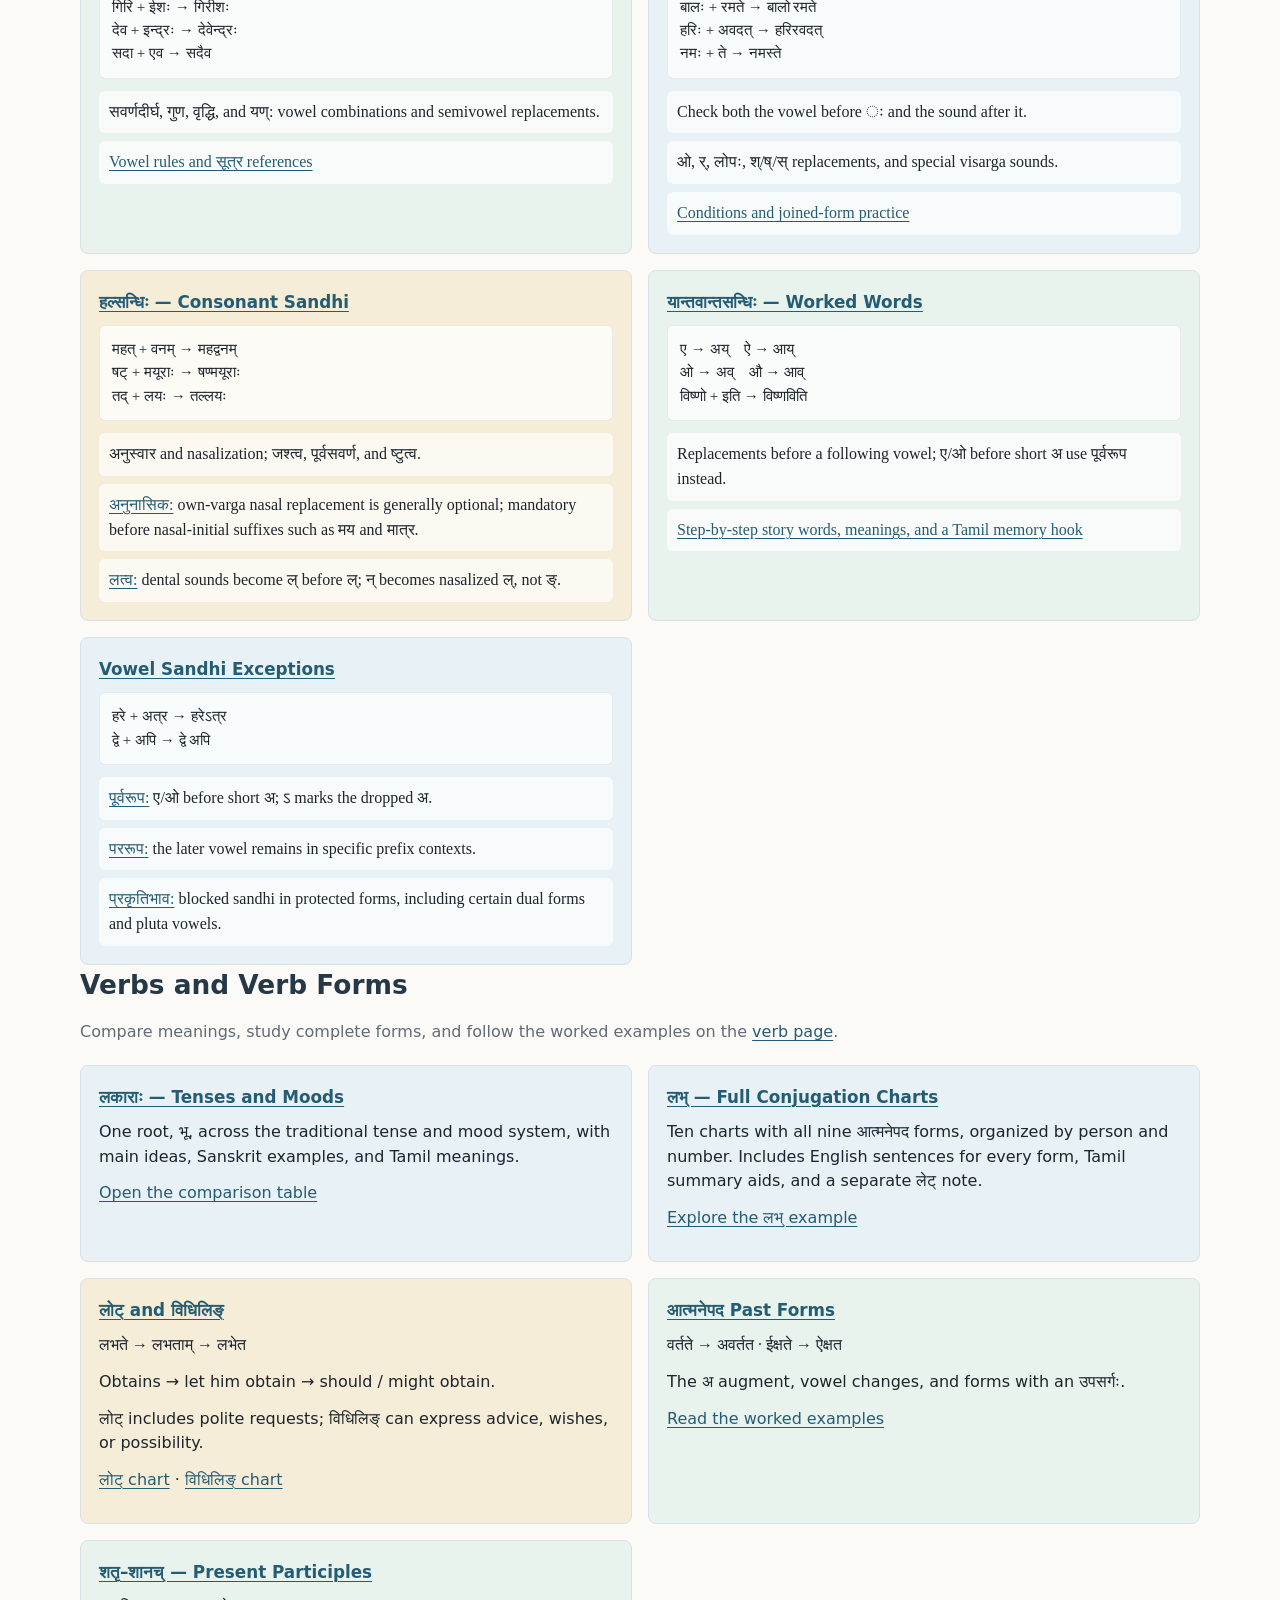
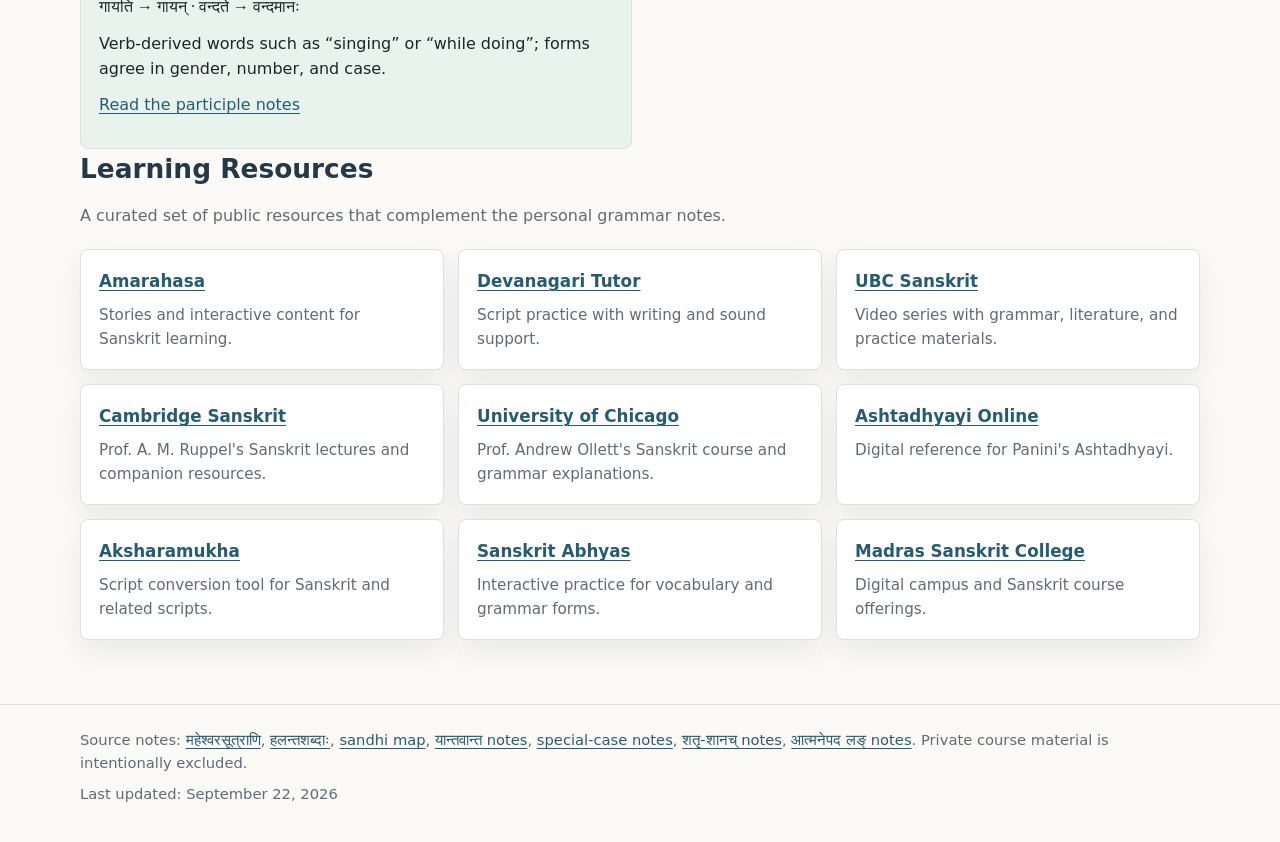
==== commit a412b2b8: "Publish full Sanskrit verb charts with English meanings" ====
--- a/index.html
+++ b/index.html
@@ -17,15 +17,14 @@
                     <a href="maheshwara-sutras.html">Sutras</a>
                     <a href="halanta-shabdaha.html">Halanta</a>
                     <a href="sandhi.html">Sandhi</a>
-                    <a href="shatru-shanach.html">Participles</a>
-                    <a href="atmanepada-lang.html">Ātmanepada past</a>
+                    <a href="verbs.html">Verbs and Forms</a>
                     <a href="#resources">Resources</a>
                 </nav>
             </div>
             <div class="intro">
                 <h1><span class="title-line">Practical Sanskrit</span> <span class="title-line">grammar notes</span></h1>
                 <p class="lede">A compact notebook for learning Sanskrit grammar: sound groups, sandhi rules,
-                    and verb-derived forms. These notes are original summaries and examples, separate from private
+                    verb tenses, moods, and participles. These notes are original summaries and examples, separate from private
                     course material.</p>
                 <div class="meta" aria-label="Study context">
                     <span class="pill">Pravesika 2 focus</span>
@@ -143,42 +142,38 @@
             </div>
         </section>
 
-        <section id="shatru-shanach" class="wrap">
-            <h2>शतृ-शानच्</h2>
-            <p class="section-note">Present participle forms: verb-derived words such as “singing” or “while doing.”</p>
-
-            <div class="grid">
-                <article class="card rule-card">
-                    <h3><a href="shatru-shanach.html">Participles From लट्लकारः</a></h3>
-                    <pre class="rule">गायति → गायन् (शतृ)
-वन्दते → वन्दमानः (शानच्)
-रामः गायन् पचति।</pre>
-                    <ul class="example-list">
-                        <li>“Rama cooks while singing”: a participle describes the person doing an action.</li>
-                        <li>परस्मैपद → शतृ; आत्मनेपद → शानच् in the present-participle patterns studied here.</li>
-                        <li>Forms change with gender, number, and case: धरन्ती, धरन्तः, आरभमाणस्य.</li>
-                        <li><a href="shatru-shanach.html">शतृ and शानच् notes</a></li>
-                    </ul>
-                </article>
-            </div>
-        </section>
-
-        <section id="atmanepada-lang" class="wrap">
-            <h2>आत्मनेपदिधातवः — लङ्लकारः</h2>
-            <p class="section-note">Past-tense forms of आत्मनेपदी verbs, including the अ augment and its changes
-                before a vowel-initial धातुः.</p>
-
-            <div class="grid">
-                <article class="card rule-card">
-                    <h3><a href="atmanepada-lang.html">Past Forms of आत्मनेपदी Verbs</a></h3>
-                    <pre class="rule sanskrit" lang="sa-Deva">वर्तते → अवर्तत
-ईक्षते → ऐक्षत
-संवर्तते → समवर्तत</pre>
-                    <ul class="example-list">
-                        <li>लट् = present; लङ् = past. Add अ before the verbal base, after any उपसर्गः.</li>
-                        <li>अ + अ → आ; अ + इ/ई/ए → ऐ; अ + उ/ऊ → औ</li>
-                        <li><a href="atmanepada-lang.html">लङ्लकारः notes and examples</a></li>
-                    </ul>
+        <section id="verbs" class="wrap">
+            <h2>Verbs and Verb Forms</h2>
+            <p class="section-note">Compare meanings, study complete forms, and follow the worked examples on the <a href="verbs.html">verb page</a>.</p>
+            <div class="grid">
+                <article id="lakaras" class="card note-card">
+                    <h3><a href="verbs.html#lakaras">लकाराः — Tenses and Moods</a></h3>
+                    <p>One root, भू, across the traditional tense and mood system, with main ideas, Sanskrit examples, and Tamil meanings.</p>
+                    <p><a href="verbs.html#lakaras">Open the comparison table</a></p>
+                </article>
+                <article id="labh-example" class="card note-card">
+                    <h3><a href="verbs.html#labh-example">लभ् — Full Conjugation Charts</a></h3>
+                    <p>Ten charts with all nine आत्मनेपद forms, organized by person and number. Includes English sentences for every form, Tamil summary aids, and a separate लेट् note.</p>
+                    <p><a href="verbs.html#labh-example">Explore the लभ् example</a></p>
+                </article>
+                <article id="atmanepada-moods" class="card memory-card">
+                    <h3><a href="verbs.html#atmanepada-moods">लोट् and विधिलिङ्</a></h3>
+                    <p class="sanskrit" lang="sa-Deva">लभते → लभताम् → लभेत</p>
+                    <p>Obtains → let him obtain → should / might obtain.</p>
+                    <p>लोट् includes polite requests; विधिलिङ् can express advice, wishes, or possibility.</p>
+                    <p><a href="verbs.html#labh-lot">लोट् chart</a> · <a href="verbs.html#labh-vidhiling">विधिलिङ् chart</a></p>
+                </article>
+                <article id="atmanepada-lang" class="card rule-card">
+                    <h3><a href="atmanepada-lang.html">आत्मनेपद Past Forms</a></h3>
+                    <p class="sanskrit" lang="sa-Deva">वर्तते → अवर्तत · ईक्षते → ऐक्षत</p>
+                    <p>The अ augment, vowel changes, and forms with an उपसर्गः.</p>
+                    <p><a href="atmanepada-lang.html">Read the worked examples</a></p>
+                </article>
+                <article id="shatru-shanach" class="card rule-card">
+                    <h3><a href="shatru-shanach.html">शतृ–शानच् — Present Participles</a></h3>
+                    <p class="sanskrit" lang="sa-Deva">गायति → गायन् · वन्दते → वन्दमानः</p>
+                    <p>Verb-derived words such as “singing” or “while doing”; forms agree in gender, number, and case.</p>
+                    <p><a href="shatru-shanach.html">Read the participle notes</a></p>
                 </article>
             </div>
         </section>
@@ -245,7 +240,7 @@
             <a href="sandhi-special-cases.html">special-case notes</a>,
             <a href="shatru-shanach.html">शतृ-शानच् notes</a>,
             <a href="atmanepada-lang.html">आत्मनेपद लङ् notes</a>. Private course material is intentionally excluded.
-            <div class="last-updated">Last updated: September 11, 2026</div>
+            <div class="last-updated">Last updated: September 22, 2026</div>
         </div>
     </footer>
 </body>
--- a/styles.css
+++ b/styles.css
@@ -391,3 +391,40 @@
         padding: 9px 8px;
     }
 }
+
+/* Lakara comparison: keep scripts readable and scroll the table on small screens. */
+.lakara-table { min-width: 720px; }
+.lakara-table caption { text-align: left; padding: 0 0 12px; color: var(--muted); }
+.lakara-table th[scope="row"] { white-space: nowrap; }
+.lakara-table td[lang="sa-Deva"] { white-space: nowrap; font-size: 1.15rem; }
+.lakara-table td[lang="ta"] { line-height: 1.8; min-width: 230px; }
+.lakara-card .table-scroll:focus-visible { outline: 2px solid var(--accent); outline-offset: 4px; }
+.lakara-card details { margin-top: 18px; }
+
+/* Unified verb overview: reference first, then related study cards. */
+.topic-links { display: flex; flex-wrap: wrap; gap: 8px 16px; margin-bottom: 20px; }
+.verb-topic-grid { margin-top: 20px; }
+.verb-topic-grid .verb-meaning { margin-top: 12px; }
+#verbs [id] { scroll-margin-top: 20px; }
+#verbs [lang="ta"] { line-height: 1.8; }
+
+/* Full verb paradigms: accessible text tables with a consistent person/number grid. */
+body.page-verbs { --wrap-max: 1120px; }
+.conjugation-stack { display: grid; gap: 20px; }
+.conjugation-card { background: var(--panel); box-shadow: none; }
+.conjugation-table { min-width: 620px; }
+.conjugation-table caption { text-align: left; color: var(--muted); padding-bottom: 12px; }
+.conjugation-table th, .conjugation-table td { border: 1px solid var(--line); vertical-align: middle; }
+.conjugation-table thead th, .conjugation-table th[scope="row"] { background: var(--soft-gold); color: #542847; }
+.conjugation-table td { text-align: center; font-family: "Noto Serif Devanagari", "Kohinoor Devanagari", serif; font-size: 1.35rem; line-height: 1.8; white-space: nowrap; }
+.chart-meaning { margin-top: 14px; }
+.chart-meaning [lang="ta"] { line-height: 1.8; }
+.chart-links { margin-top: 20px; }
+.page-verbs [id] { scroll-margin-top: 20px; }
+.conjugation-card .table-scroll:focus-visible { outline: 2px solid var(--accent); outline-offset: 4px; }
+@media (max-width: 780px) { .page-verbs .wrap { width: calc(100% - 32px); margin-left: auto; margin-right: auto; } }
+
+/* English sentence meanings paired with each Sanskrit conjugation. */
+.conjugation-table .form-meaning { display: block; margin-top: 6px; font-family: system-ui, sans-serif; font-size: 0.9rem; font-weight: 400; line-height: 1.5; color: var(--muted); white-space: normal; }
+.conjugation-table { table-layout: fixed; width: 100%; }
+.conjugation-table th:first-child { width: 24%; }
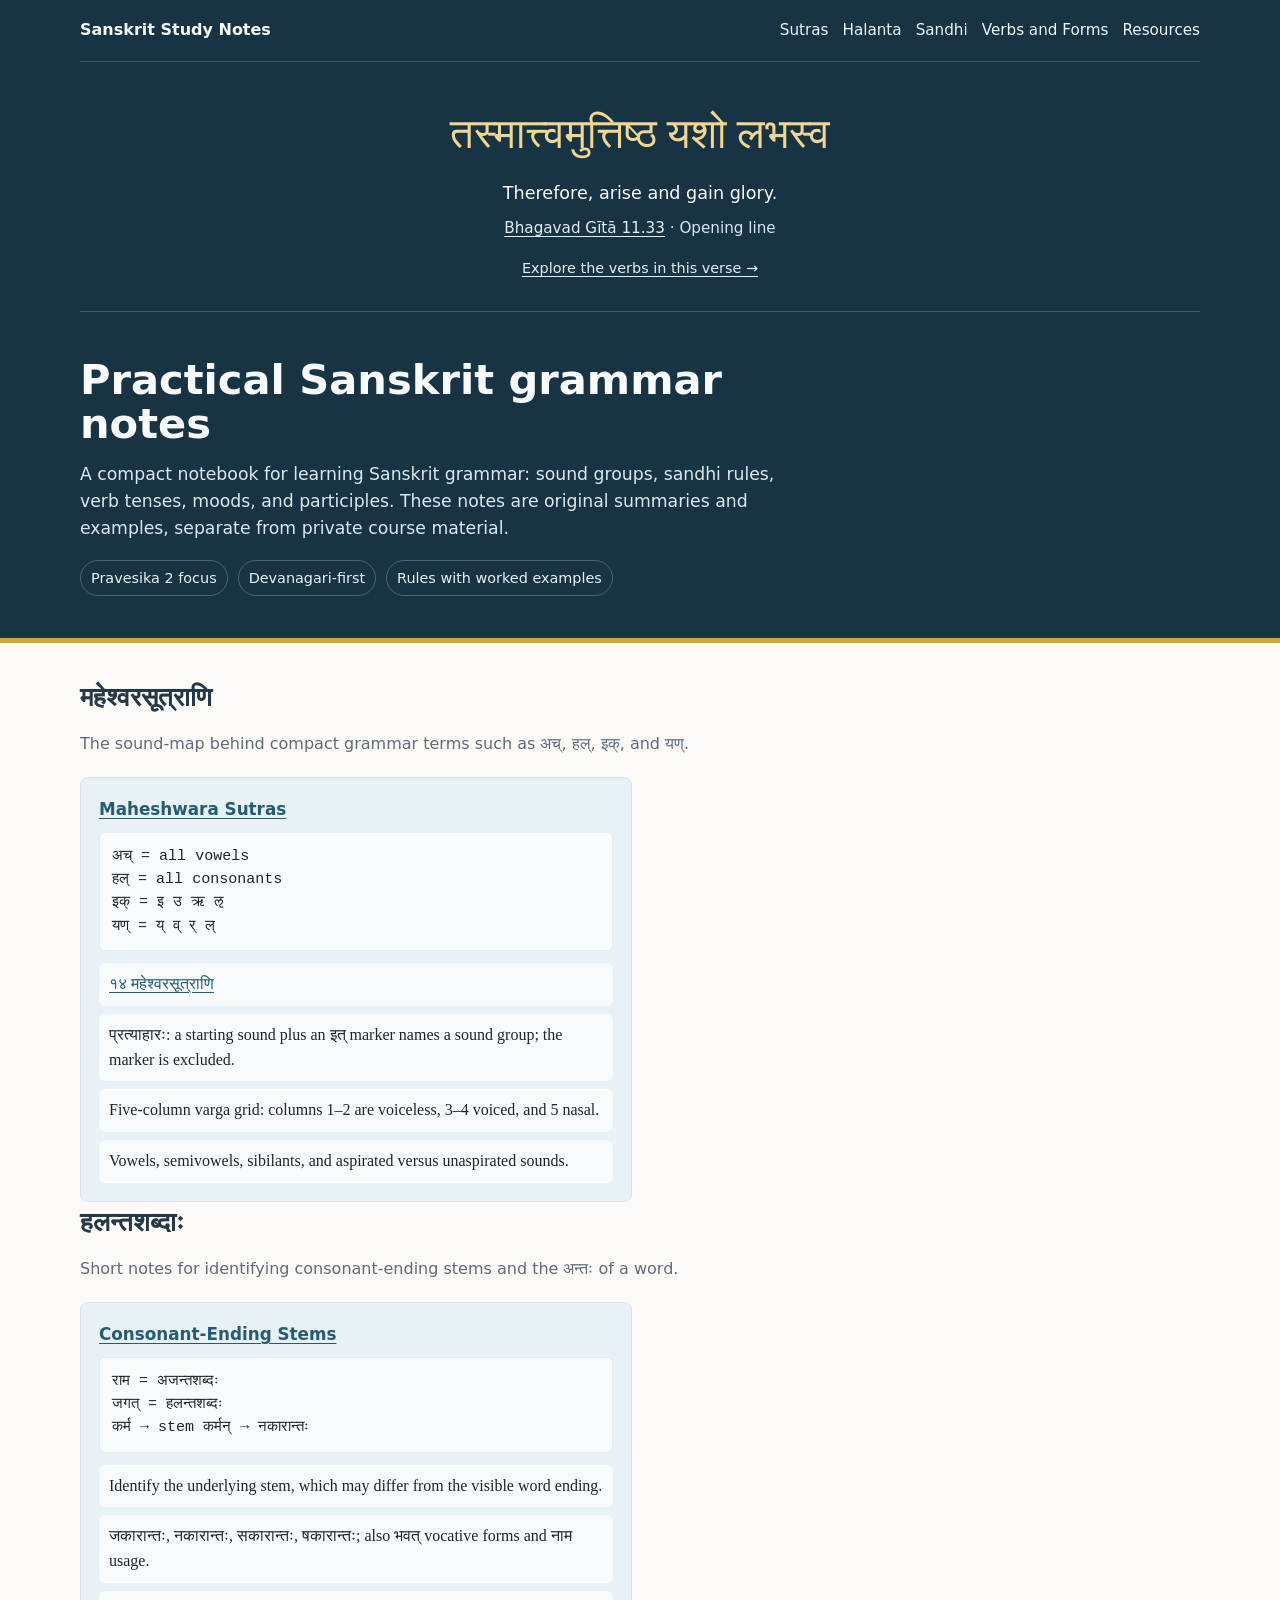
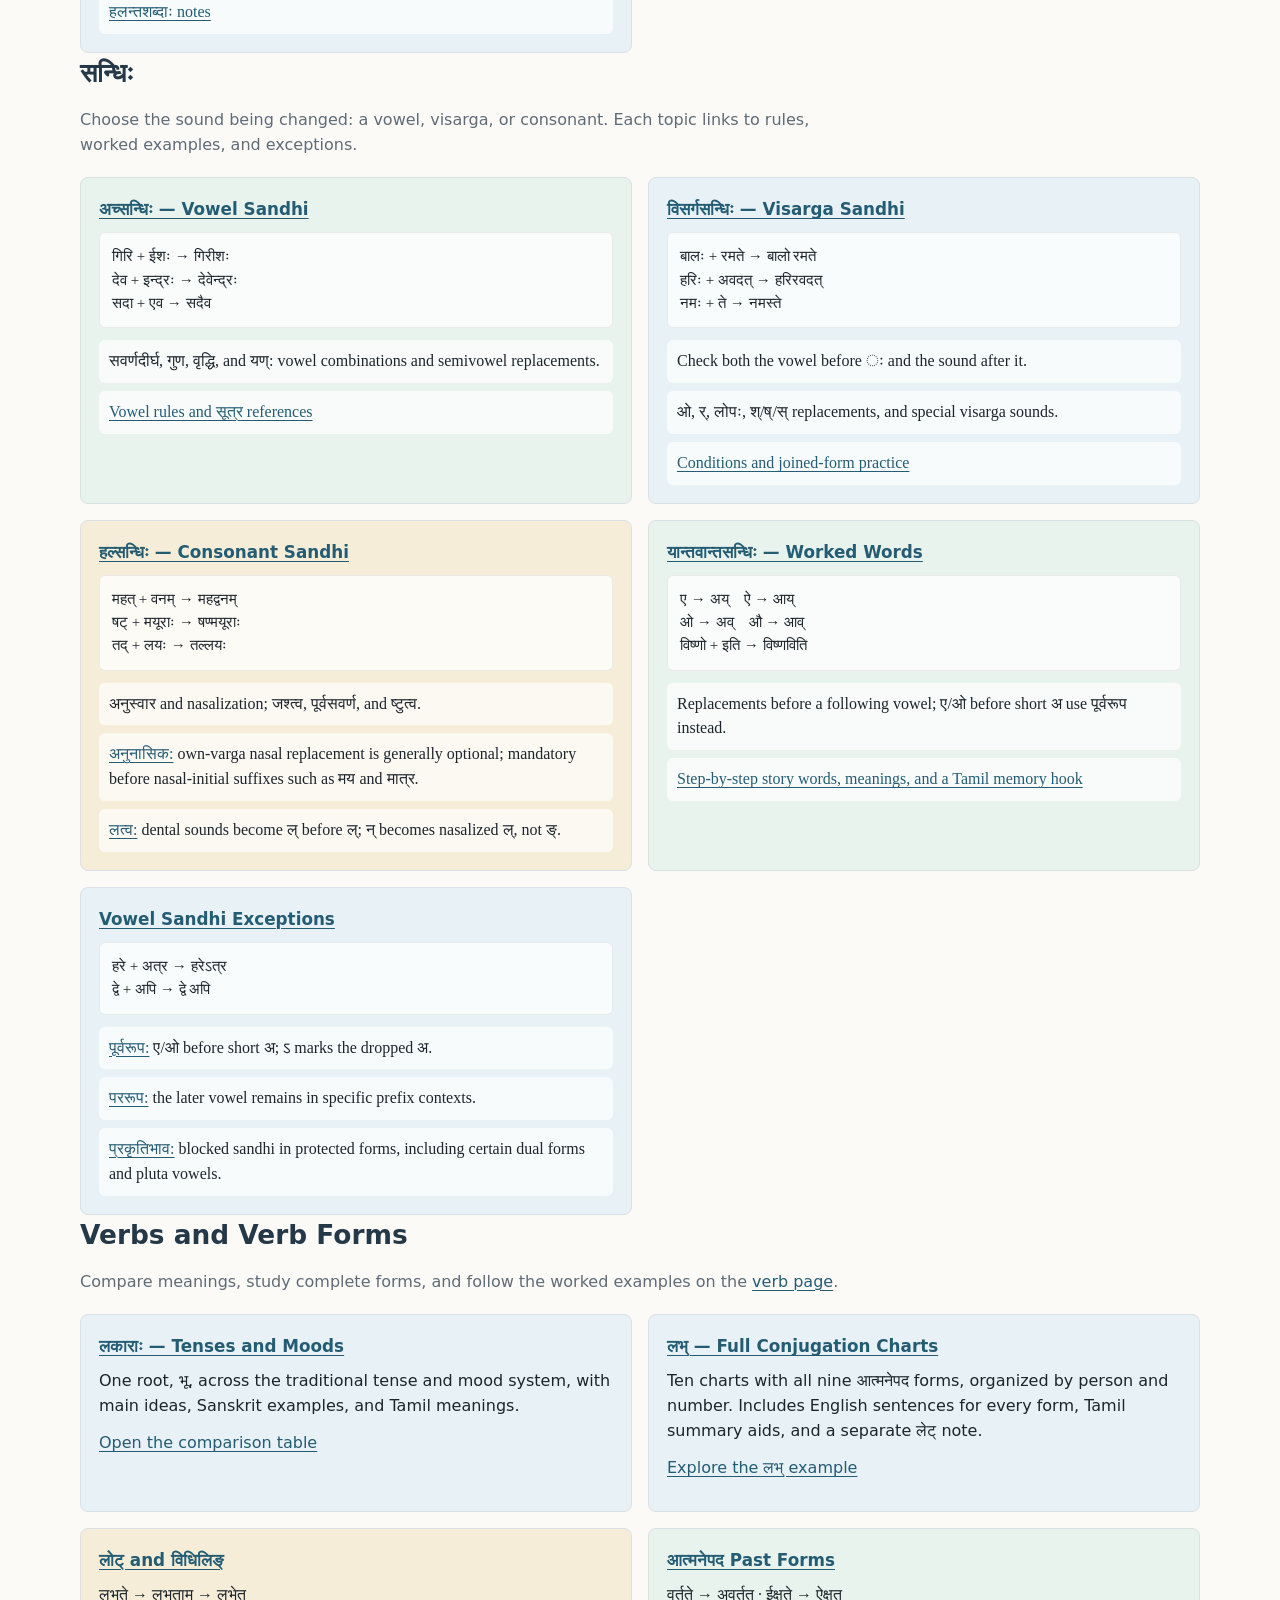
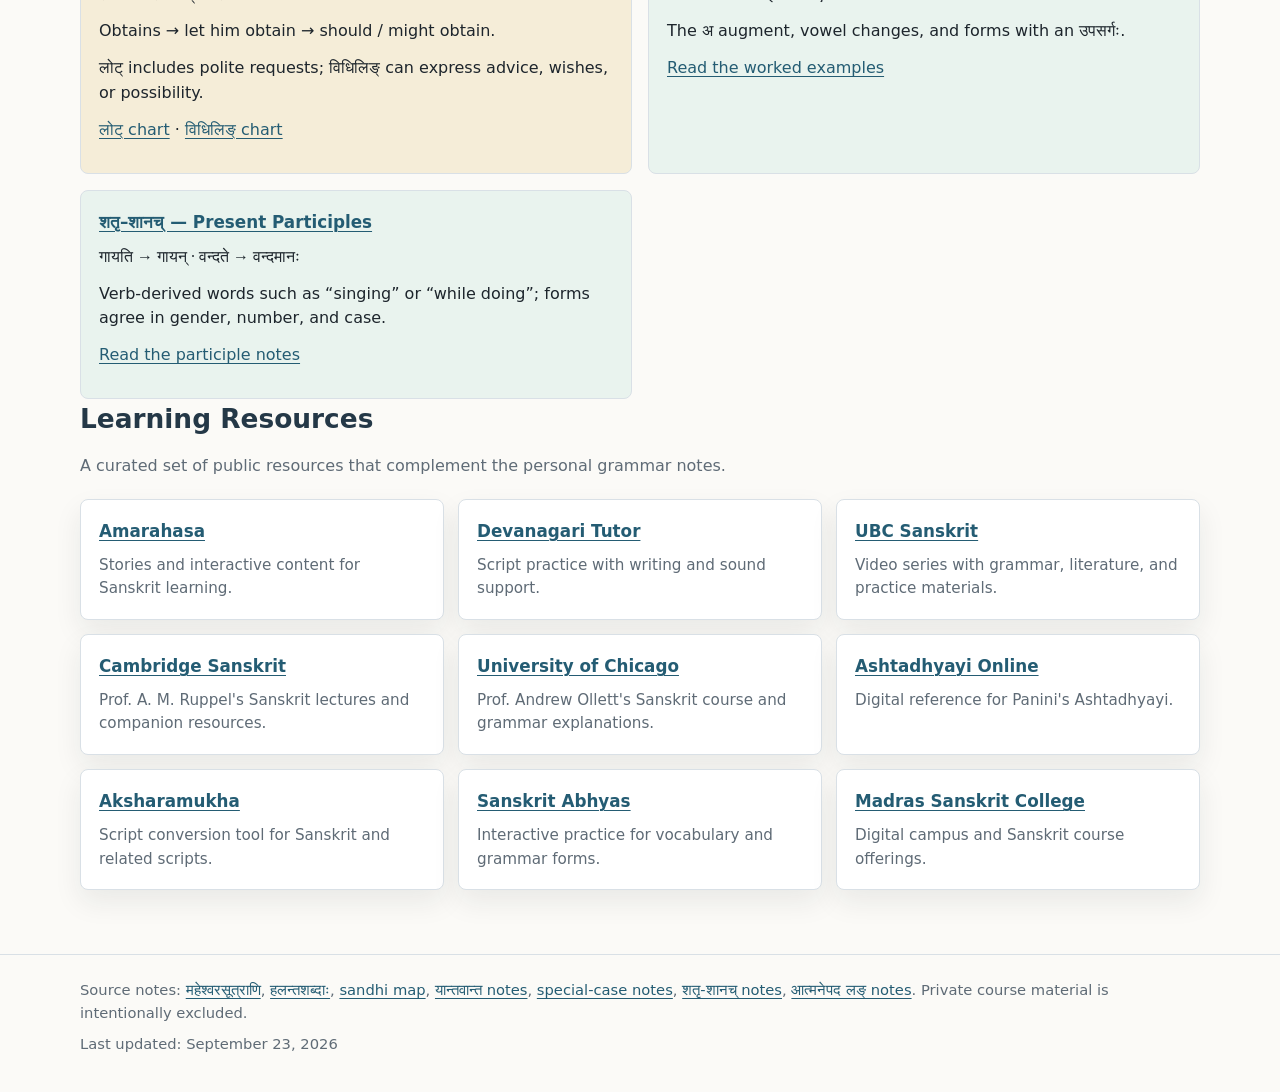
==== commit 991279e2: "Add Gita motto and worked imperative example" ====
--- a/index.html
+++ b/index.html
@@ -21,6 +21,12 @@
                     <a href="#resources">Resources</a>
                 </nav>
             </div>
+            <figure class="gita-motto">
+                <blockquote lang="sa-Deva">तस्मात्त्वमुत्तिष्ठ यशो लभस्व</blockquote>
+                <p>Therefore, arise and gain glory.</p>
+                <figcaption><a href="https://www.gitasupersite.iitk.ac.in/srimad?choose=1&amp;field_chapter_value=11&amp;field_nsutra_value=33&amp;language=dv&amp;setgb=1">Bhagavad Gītā 11.33</a> · Opening line</figcaption>
+                <a class="motto-study-link" href="verbs.html#gita-lot-example">Explore the verbs in this verse →</a>
+            </figure>
             <div class="intro">
                 <h1><span class="title-line">Practical Sanskrit</span> <span class="title-line">grammar notes</span></h1>
                 <p class="lede">A compact notebook for learning Sanskrit grammar: sound groups, sandhi rules,
@@ -240,7 +246,7 @@
             <a href="sandhi-special-cases.html">special-case notes</a>,
             <a href="shatru-shanach.html">शतृ-शानच् notes</a>,
             <a href="atmanepada-lang.html">आत्मनेपद लङ् notes</a>. Private course material is intentionally excluded.
-            <div class="last-updated">Last updated: September 22, 2026</div>
+            <div class="last-updated">Last updated: September 23, 2026</div>
         </div>
     </footer>
 </body>
--- a/styles.css
+++ b/styles.css
@@ -428,3 +428,13 @@
 .conjugation-table .form-meaning { display: block; margin-top: 6px; font-family: system-ui, sans-serif; font-size: 0.9rem; font-weight: 400; line-height: 1.5; color: var(--muted); white-space: normal; }
 .conjugation-table { table-layout: fixed; width: 100%; }
 .conjugation-table th:first-child { width: 24%; }
+
+/* Opening verse and its worked grammar example. */
+.gita-motto { margin: 0; padding: 36px 0 30px; text-align: center; border-bottom: 1px solid rgba(255, 255, 255, 0.18); }
+.gita-motto blockquote, .verse-example { margin: 0; font-family: "Noto Serif Devanagari", "Kohinoor Devanagari", serif; font-size: clamp(1.55rem, 3.5vw, 2.65rem); line-height: 1.7; }
+.gita-motto blockquote { color: #f3d68f; }
+.gita-motto p { margin: 10px 0; font-size: 1.1rem; }
+.gita-motto figcaption { color: #d9e7ed; font-size: 0.95rem; }
+.gita-motto a { color: #e5eff3; }
+.gita-motto .motto-study-link { display: inline-block; margin-top: 16px; font-size: 0.9rem; }
+.verse-example { font-size: clamp(1.35rem, 3vw, 1.9rem); color: #542847; }
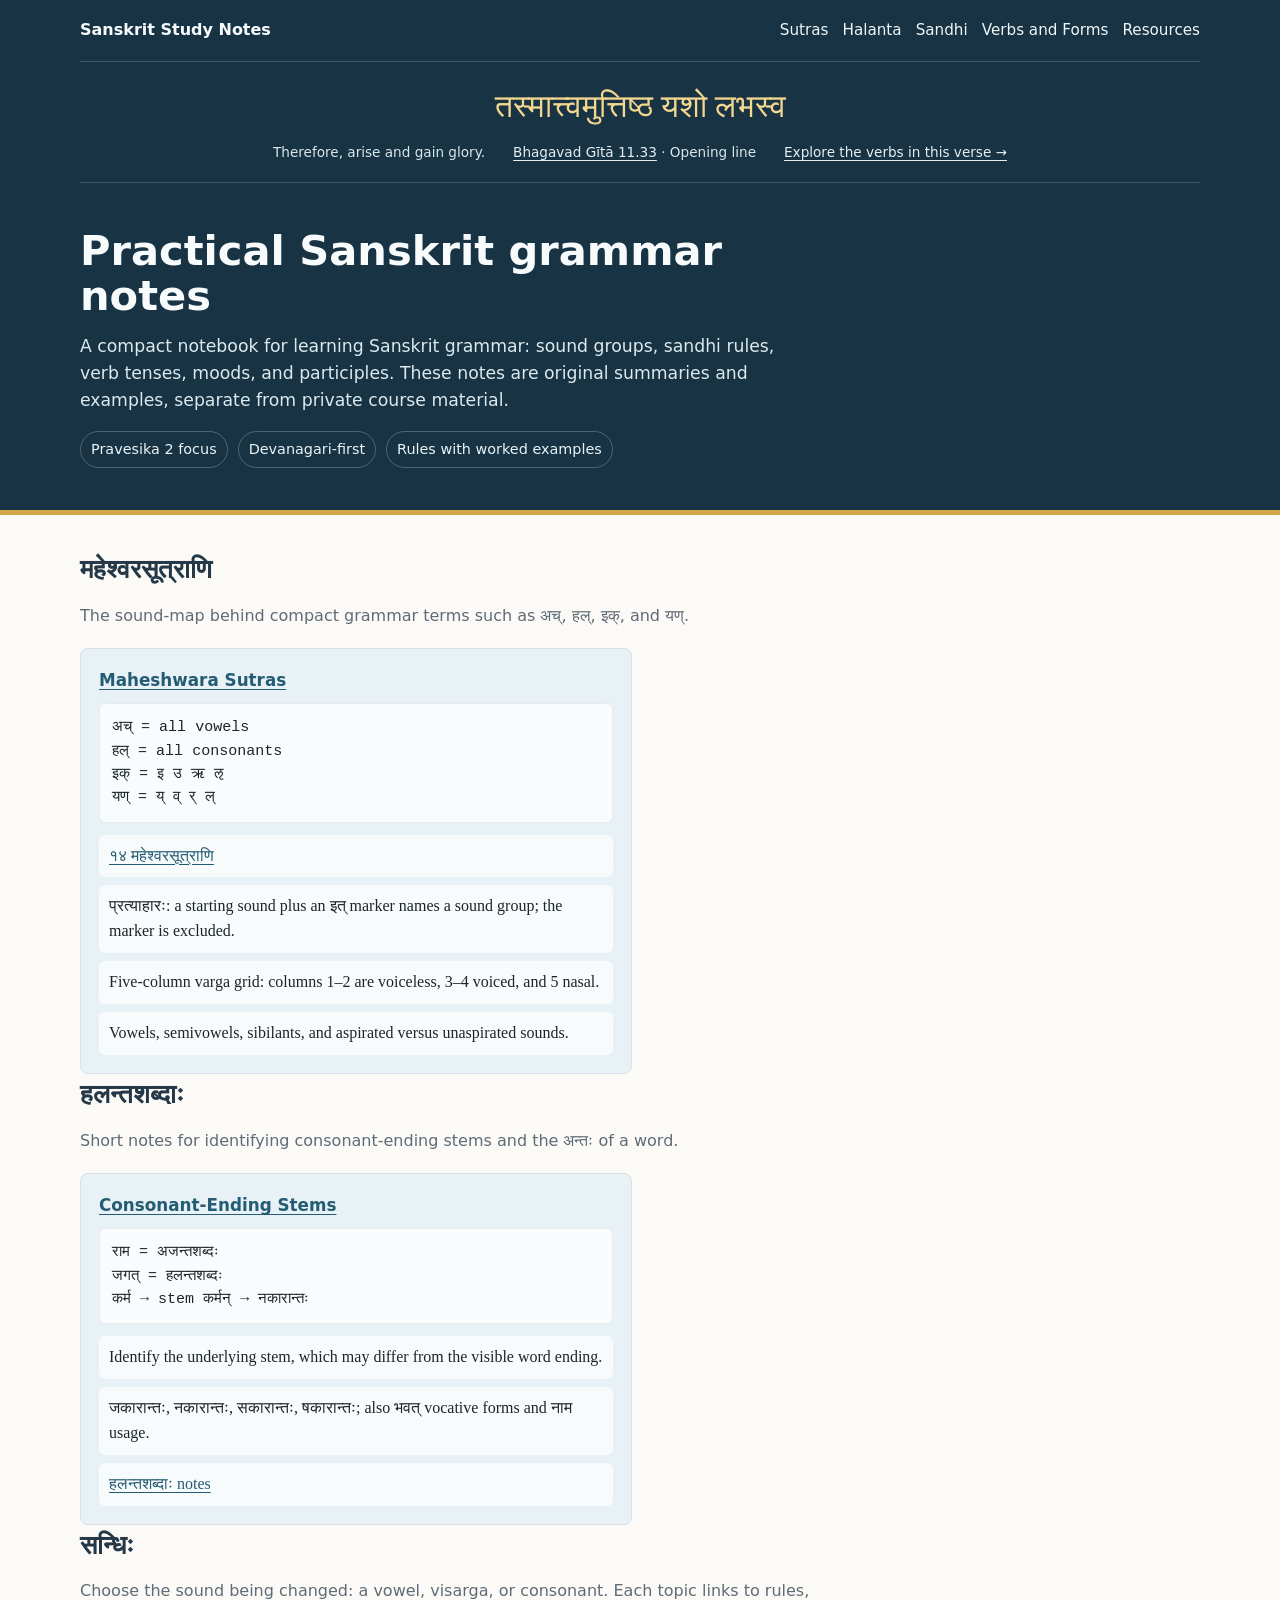
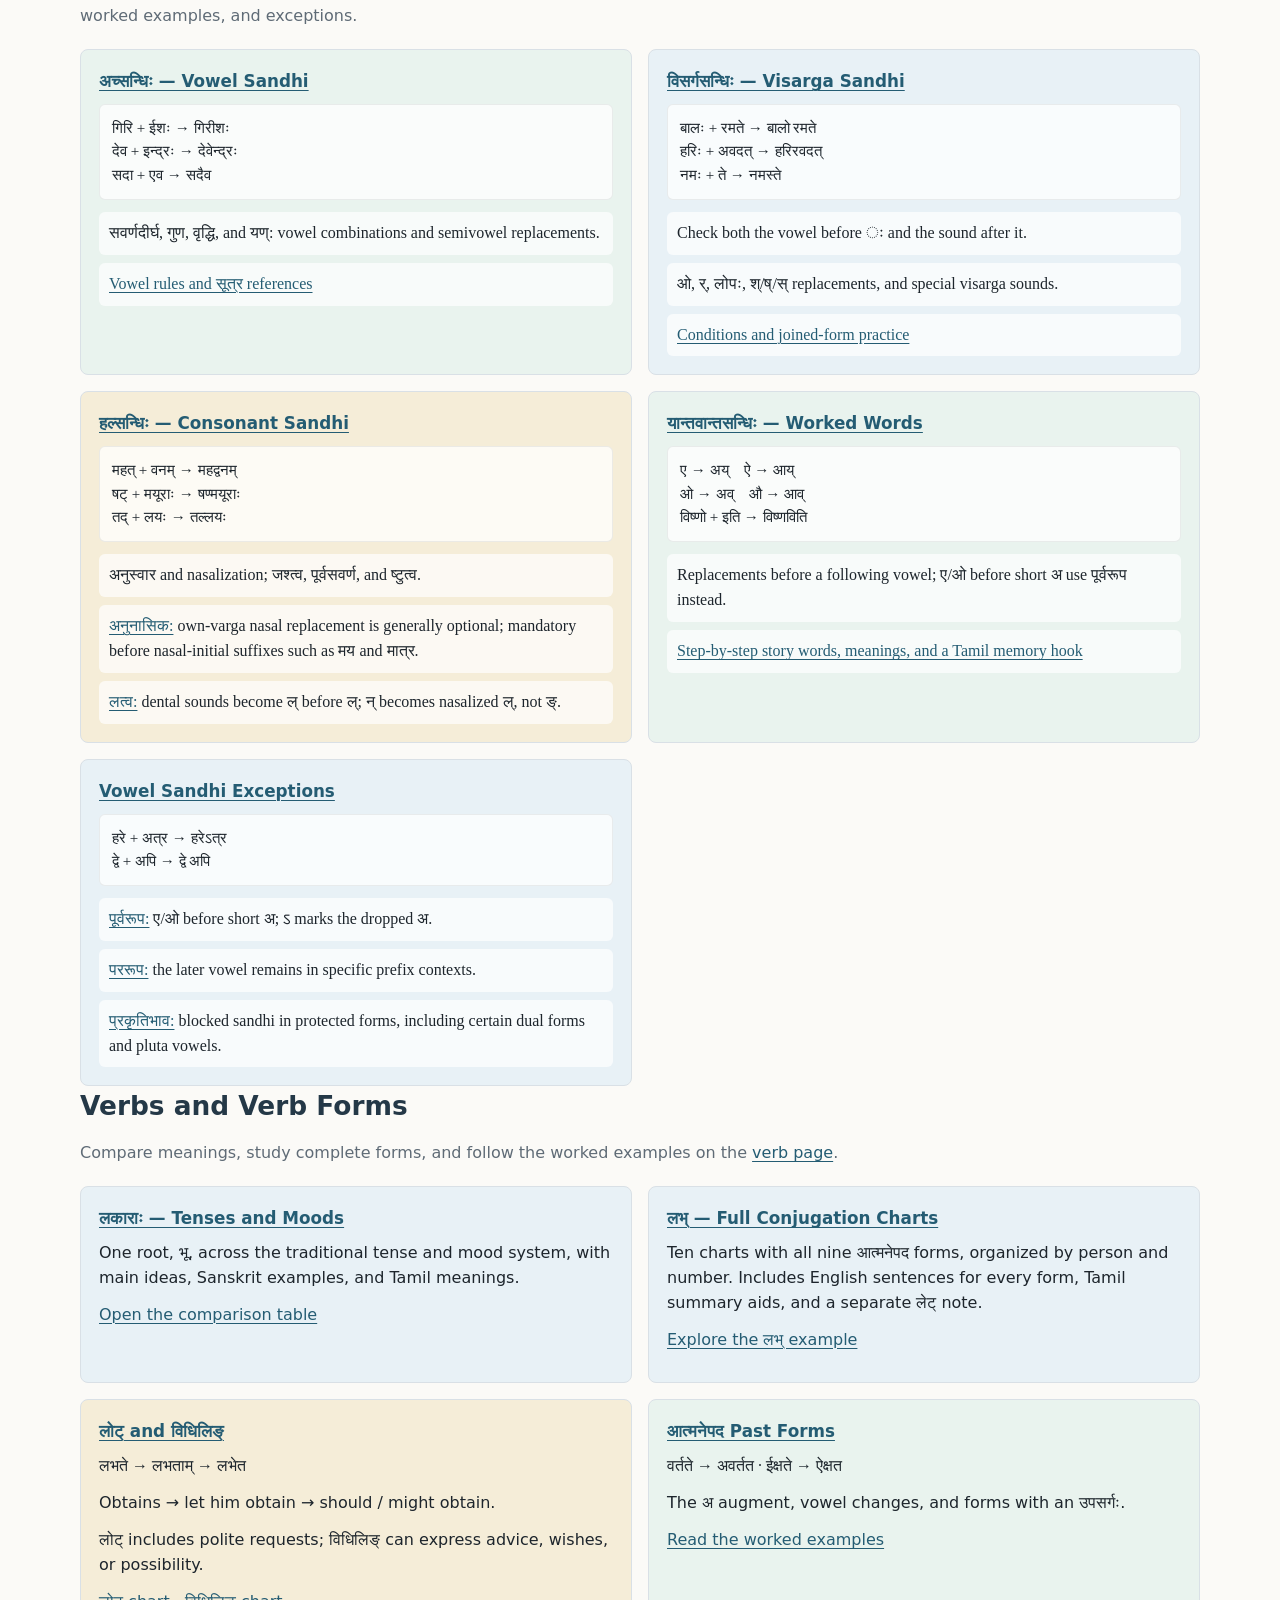
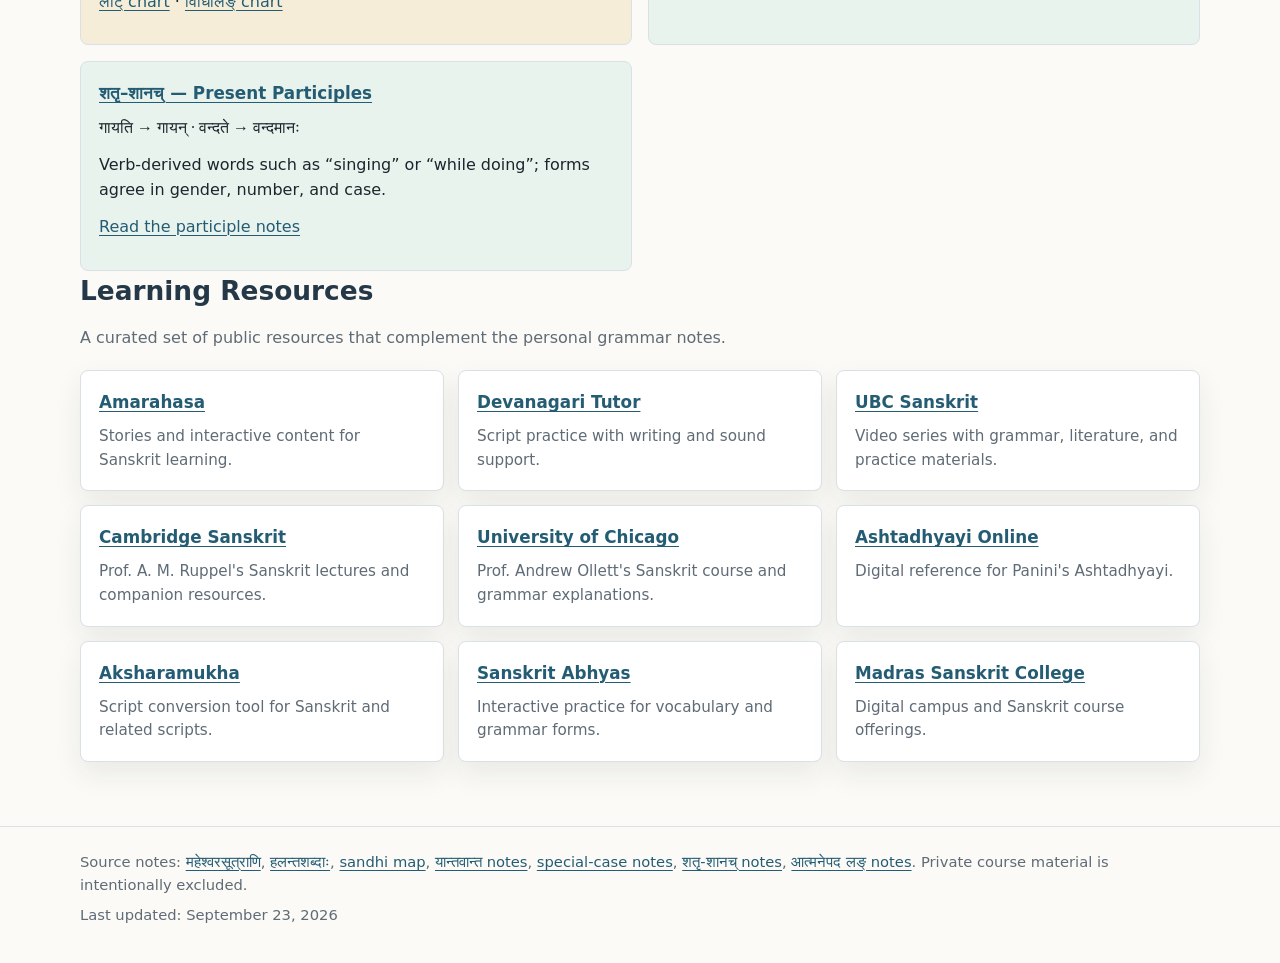
==== commit 680653fb: "Make landing page verse banner more compact" ====
--- a/index.html
+++ b/index.html
@@ -23,9 +23,11 @@
             </div>
             <figure class="gita-motto">
                 <blockquote lang="sa-Deva">तस्मात्त्वमुत्तिष्ठ यशो लभस्व</blockquote>
-                <p>Therefore, arise and gain glory.</p>
-                <figcaption><a href="https://www.gitasupersite.iitk.ac.in/srimad?choose=1&amp;field_chapter_value=11&amp;field_nsutra_value=33&amp;language=dv&amp;setgb=1">Bhagavad Gītā 11.33</a> · Opening line</figcaption>
+                <figcaption class="motto-details">
+                    <span>Therefore, arise and gain glory.</span>
+                    <span><a href="https://www.gitasupersite.iitk.ac.in/srimad?choose=1&amp;field_chapter_value=11&amp;field_nsutra_value=33&amp;language=dv&amp;setgb=1">Bhagavad Gītā 11.33</a> · Opening line</span>
                 <a class="motto-study-link" href="verbs.html#gita-lot-example">Explore the verbs in this verse →</a>
+                </figcaption>
             </figure>
             <div class="intro">
                 <h1><span class="title-line">Practical Sanskrit</span> <span class="title-line">grammar notes</span></h1>
--- a/styles.css
+++ b/styles.css
@@ -430,11 +430,10 @@
 .conjugation-table th:first-child { width: 24%; }
 
 /* Opening verse and its worked grammar example. */
-.gita-motto { margin: 0; padding: 36px 0 30px; text-align: center; border-bottom: 1px solid rgba(255, 255, 255, 0.18); }
+.gita-motto { margin: 0; padding: 20px 0; text-align: center; border-bottom: 1px solid rgba(255, 255, 255, 0.18); }
 .gita-motto blockquote, .verse-example { margin: 0; font-family: "Noto Serif Devanagari", "Kohinoor Devanagari", serif; font-size: clamp(1.55rem, 3.5vw, 2.65rem); line-height: 1.7; }
-.gita-motto blockquote { color: #f3d68f; }
-.gita-motto p { margin: 10px 0; font-size: 1.1rem; }
-.gita-motto figcaption { color: #d9e7ed; font-size: 0.95rem; }
+.gita-motto blockquote { color: #f3d68f; font-size: clamp(1.4rem, 2.8vw, 2rem); line-height: 1.5; }
+.gita-motto .motto-details { display: flex; flex-wrap: wrap; justify-content: center; align-items: baseline; gap: 8px 28px; margin-top: 12px; color: #d9e7ed; font-size: 0.85rem; line-height: 1.5; }
 .gita-motto a { color: #e5eff3; }
-.gita-motto .motto-study-link { display: inline-block; margin-top: 16px; font-size: 0.9rem; }
+.gita-motto .motto-study-link { display: inline-block; }
 .verse-example { font-size: clamp(1.35rem, 3vw, 1.9rem); color: #542847; }
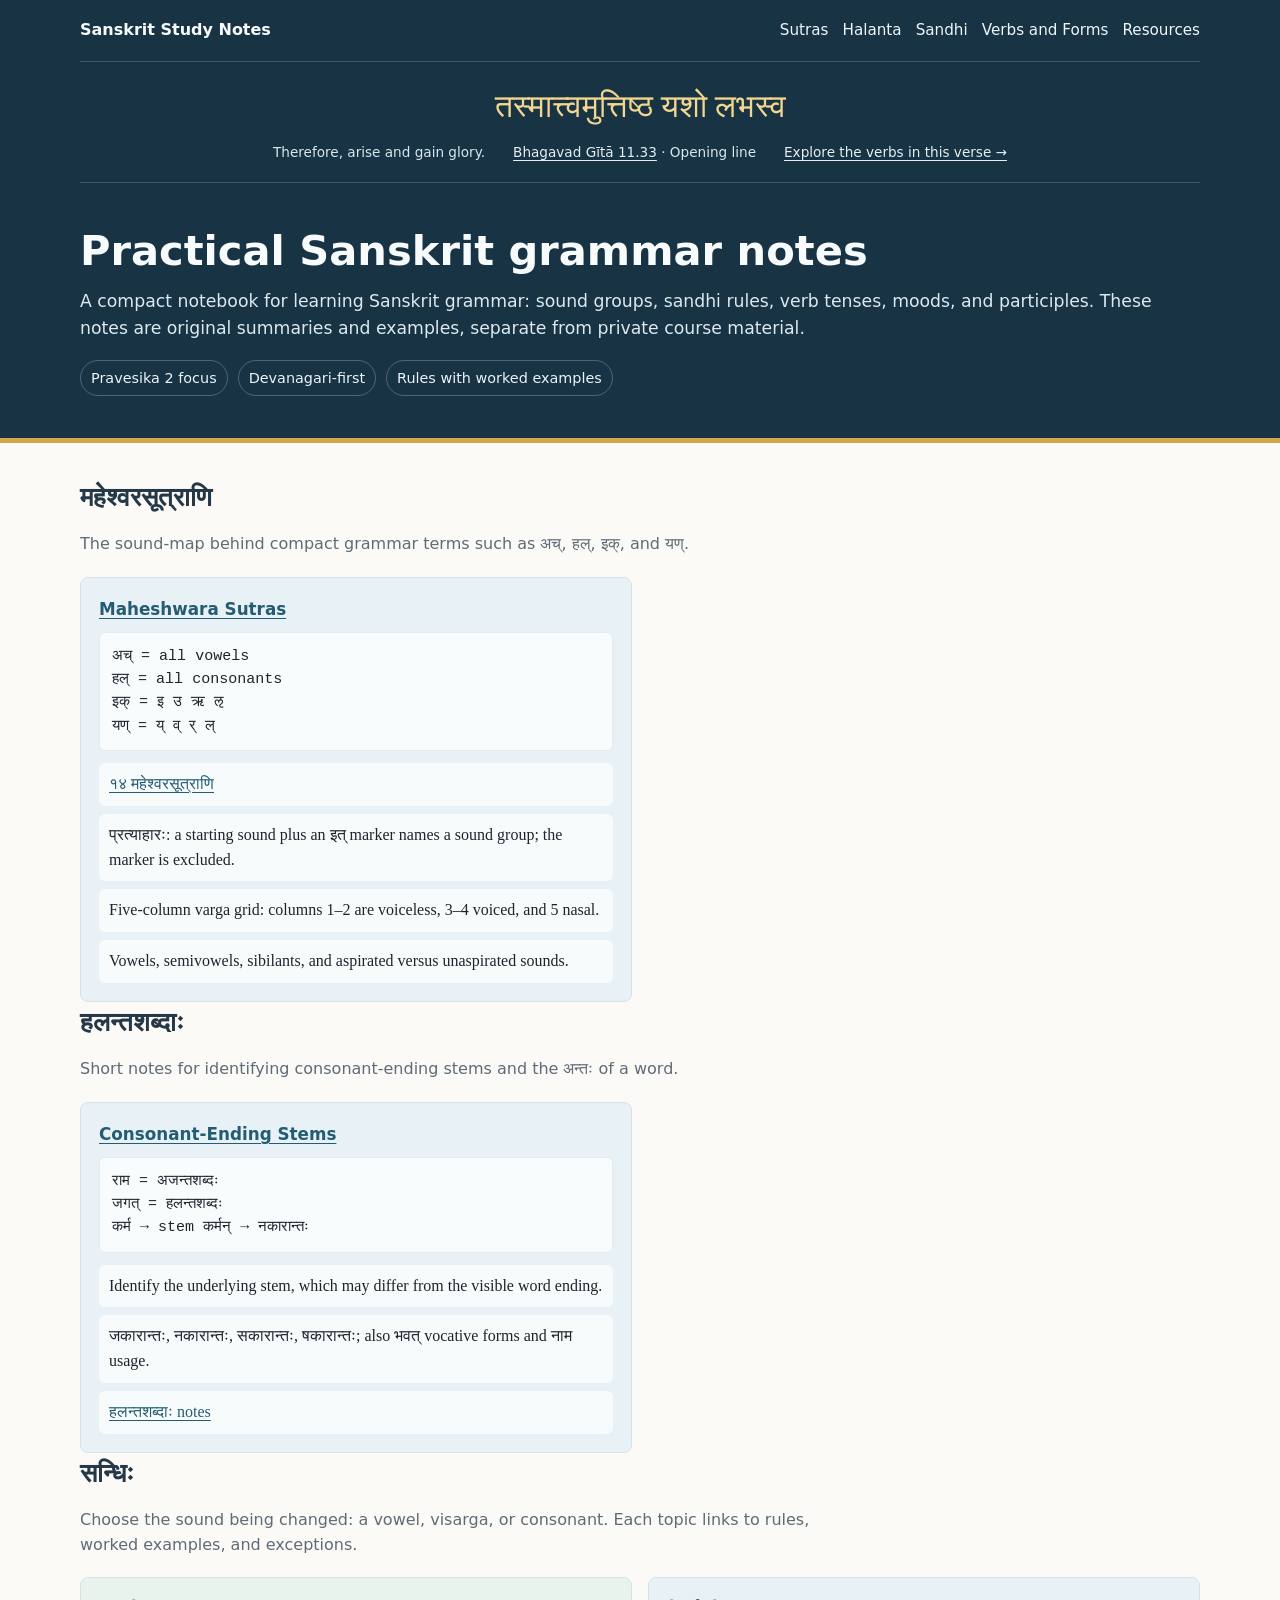
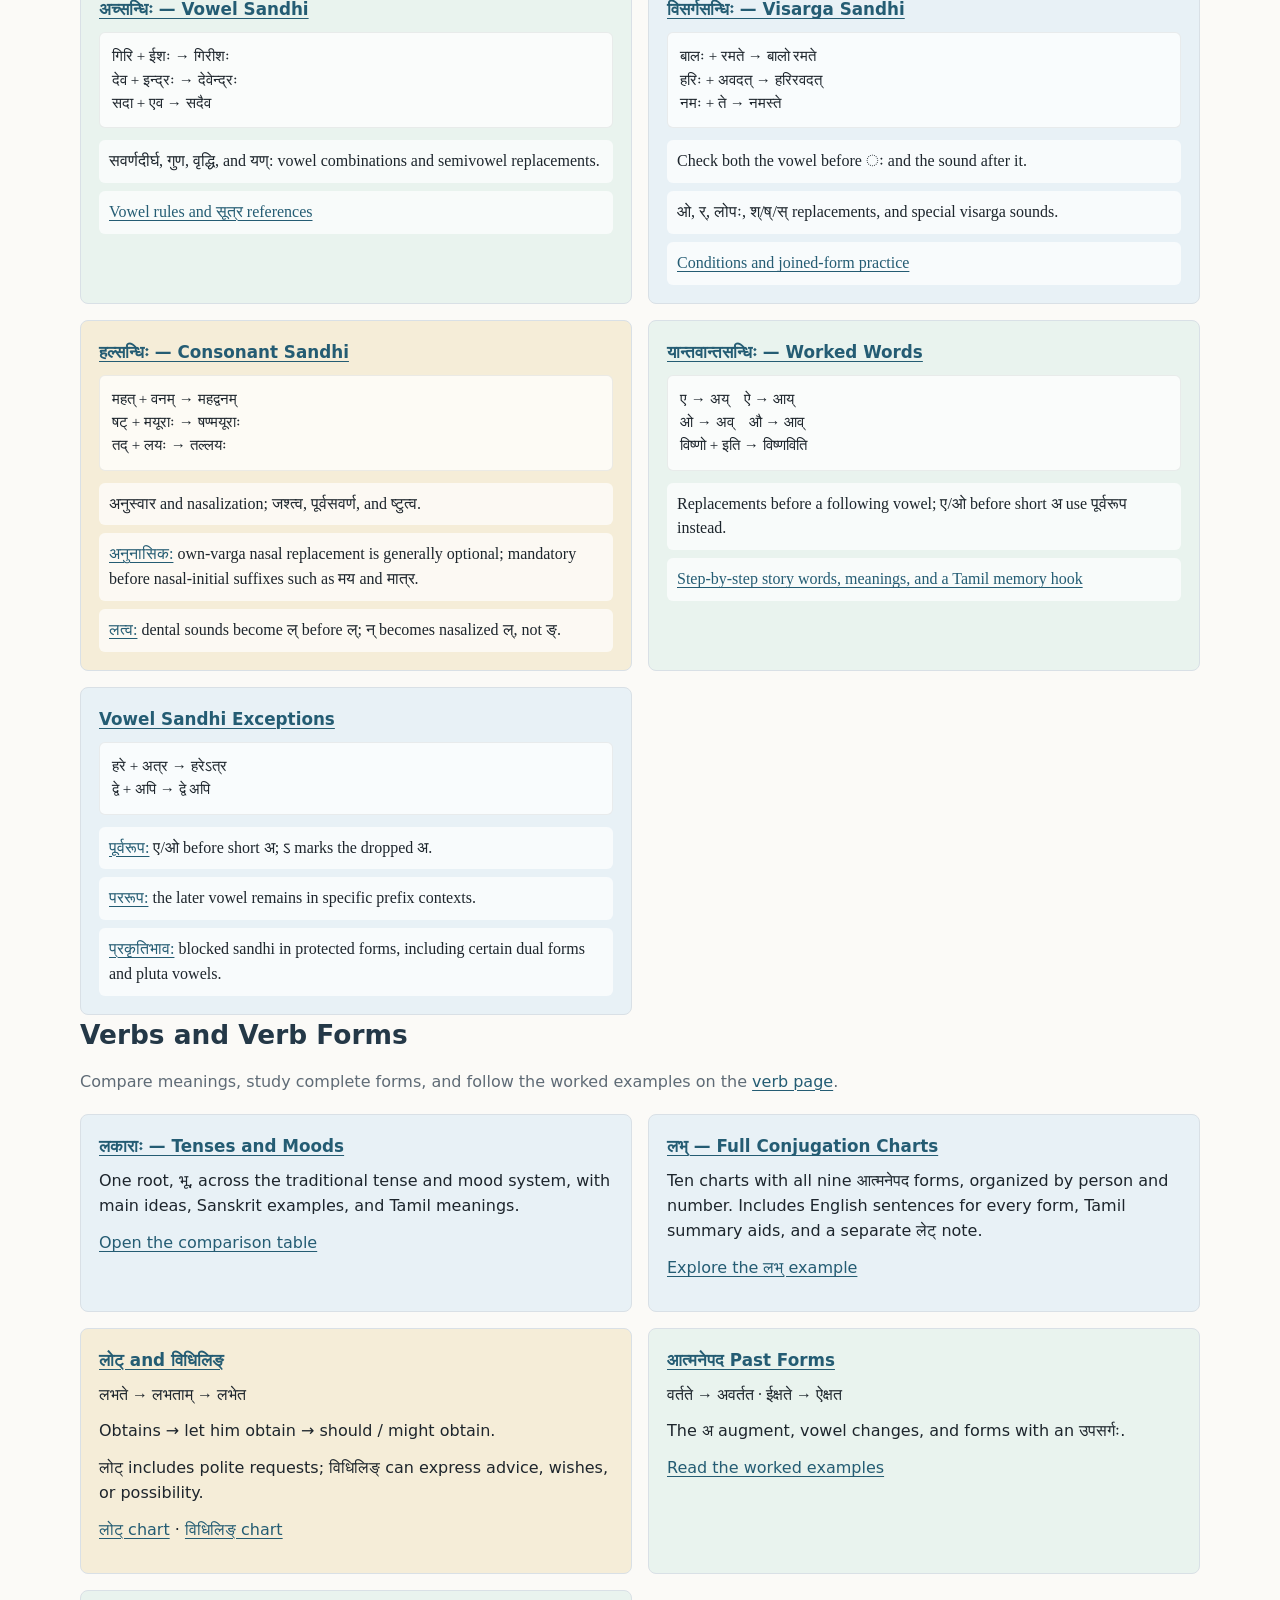
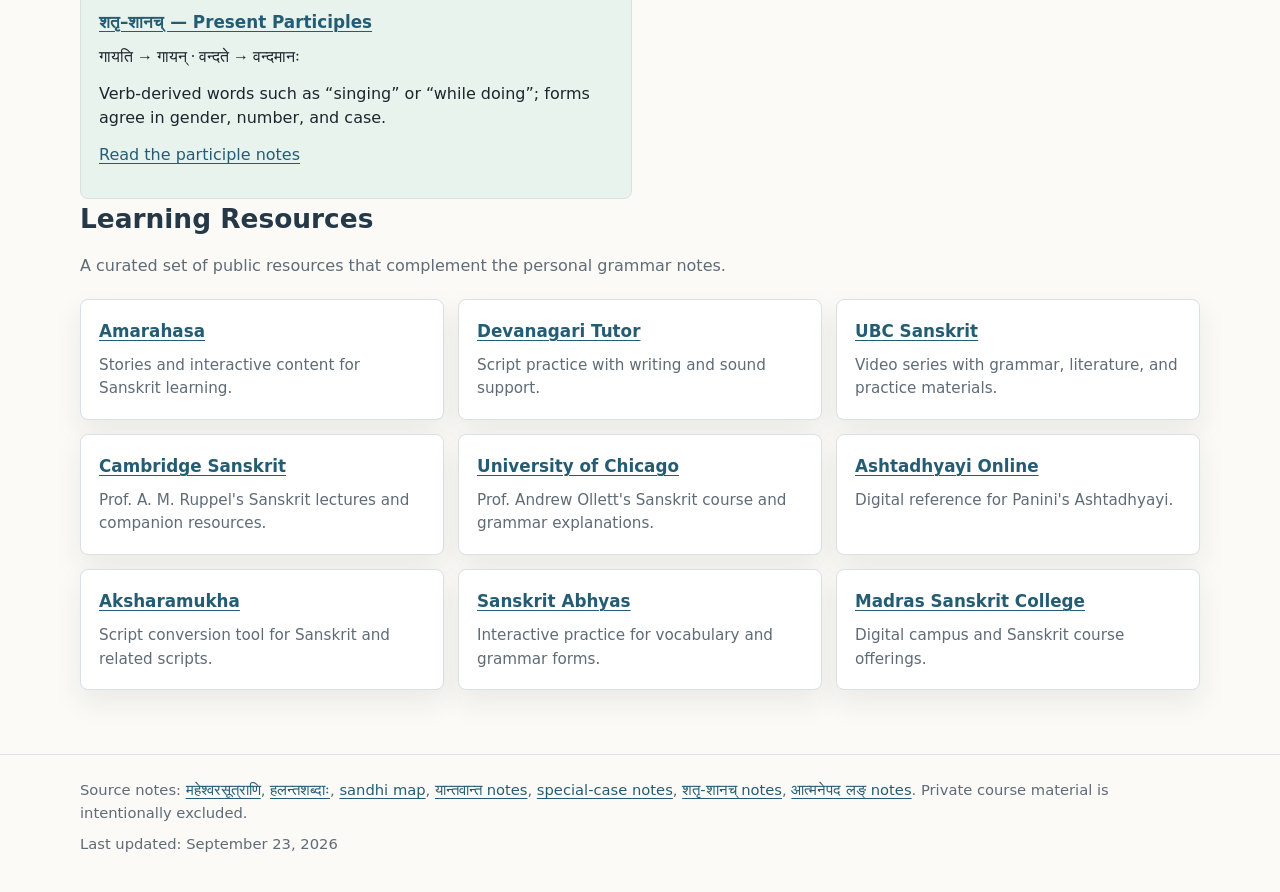
==== commit 7d404ca4: "Refresh cached homepage styles after layout update" ====
--- a/index.html
+++ b/index.html
@@ -5,7 +5,7 @@
     <meta charset="UTF-8">
     <meta name="viewport" content="width=device-width, initial-scale=1.0">
     <title>Sanskrit Study Notes</title>
-    <link rel="stylesheet" href="styles.css" />
+    <link rel="stylesheet" href="styles.css?v=d9f9a48" />
 </head>
 
 <body class="page-home">
--- a/styles.css
+++ b/styles.css
@@ -35,11 +35,11 @@
 
 body.page-home {
     --wrap-max: 1120px;
-    --intro-max: 760px;
+    --intro-max: none;
     --intro-padding: 46px 0 42px;
     --h1-size: 2.6rem;
     --h1-line-height: 1.08;
-    --lede-max: 720px;
+    --lede-max: none;
     --section-bottom: 42px;
     --h2-size: 1.65rem;
 }
@@ -437,3 +437,5 @@
 .gita-motto a { color: #e5eff3; }
 .gita-motto .motto-study-link { display: inline-block; }
 .verse-example { font-size: clamp(1.35rem, 3vw, 1.9rem); color: #542847; }
+
+.page-home .lede { max-width: var(--lede-max); }
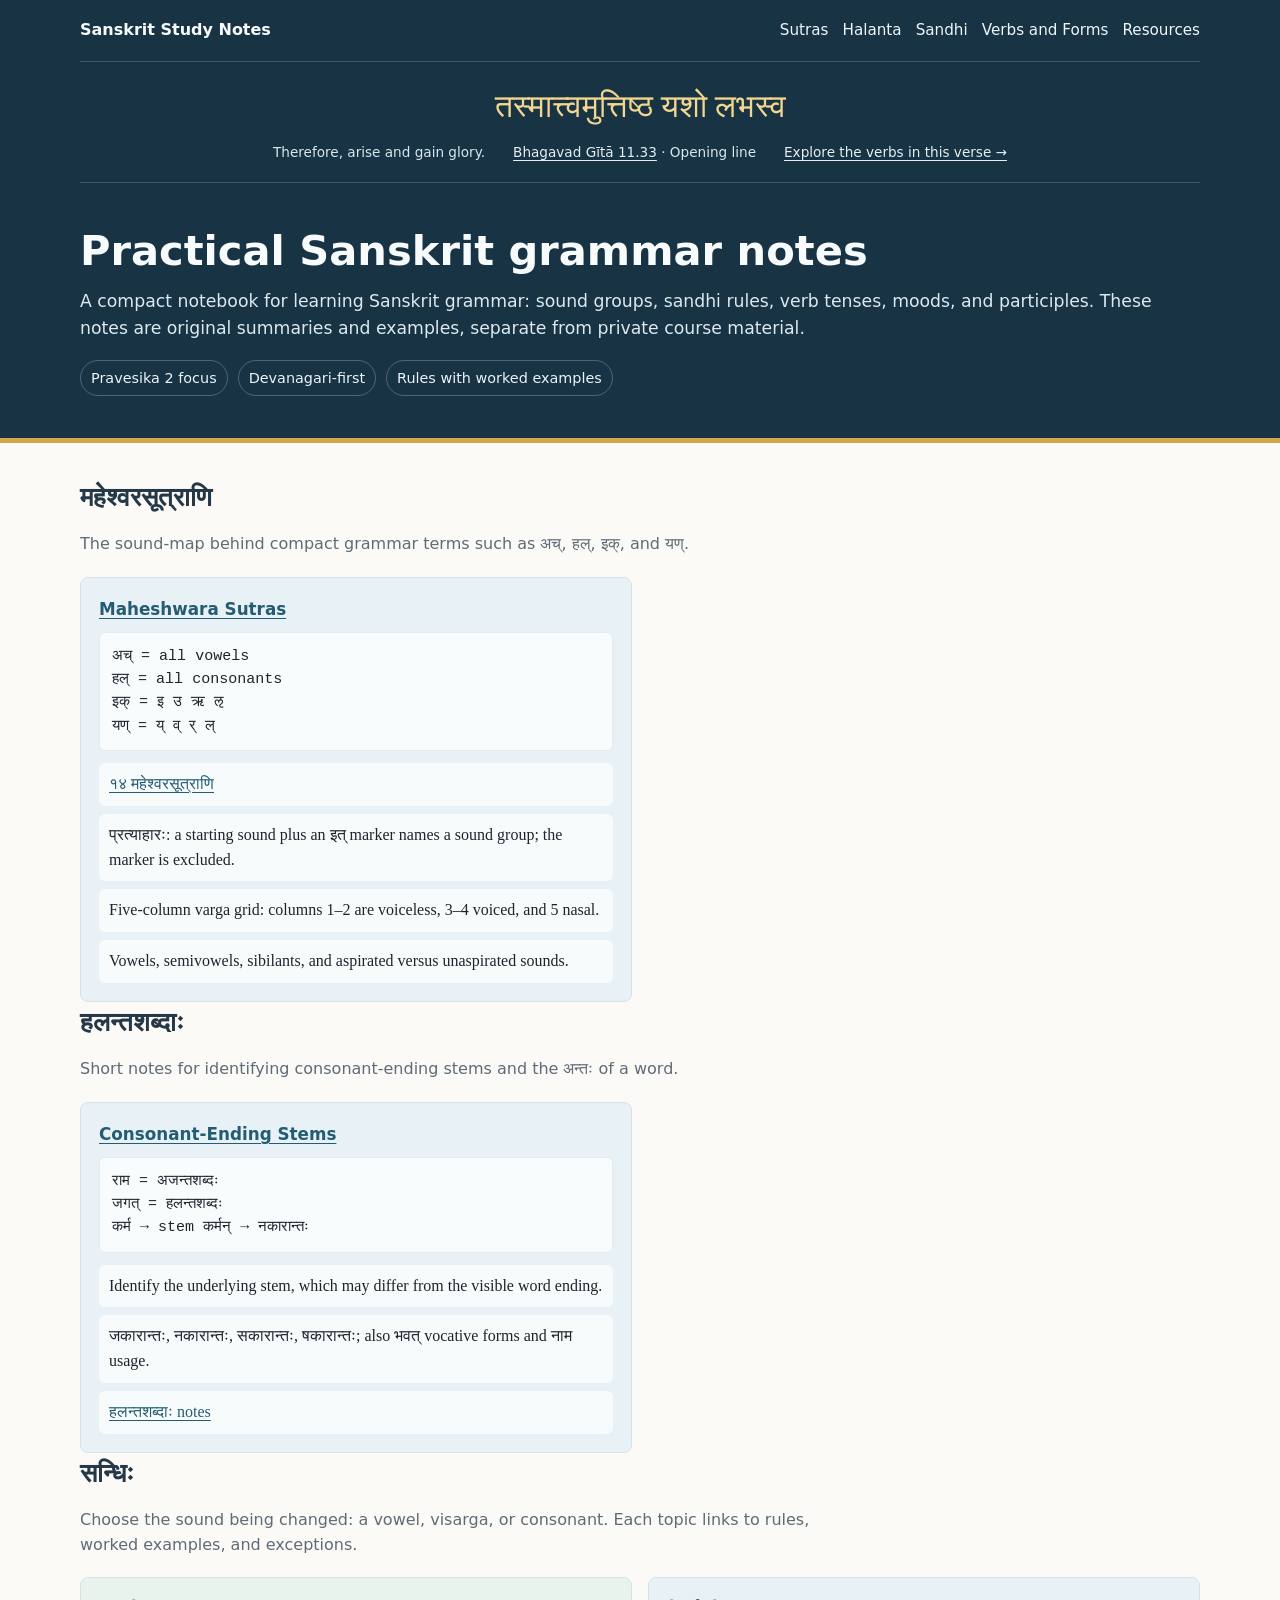
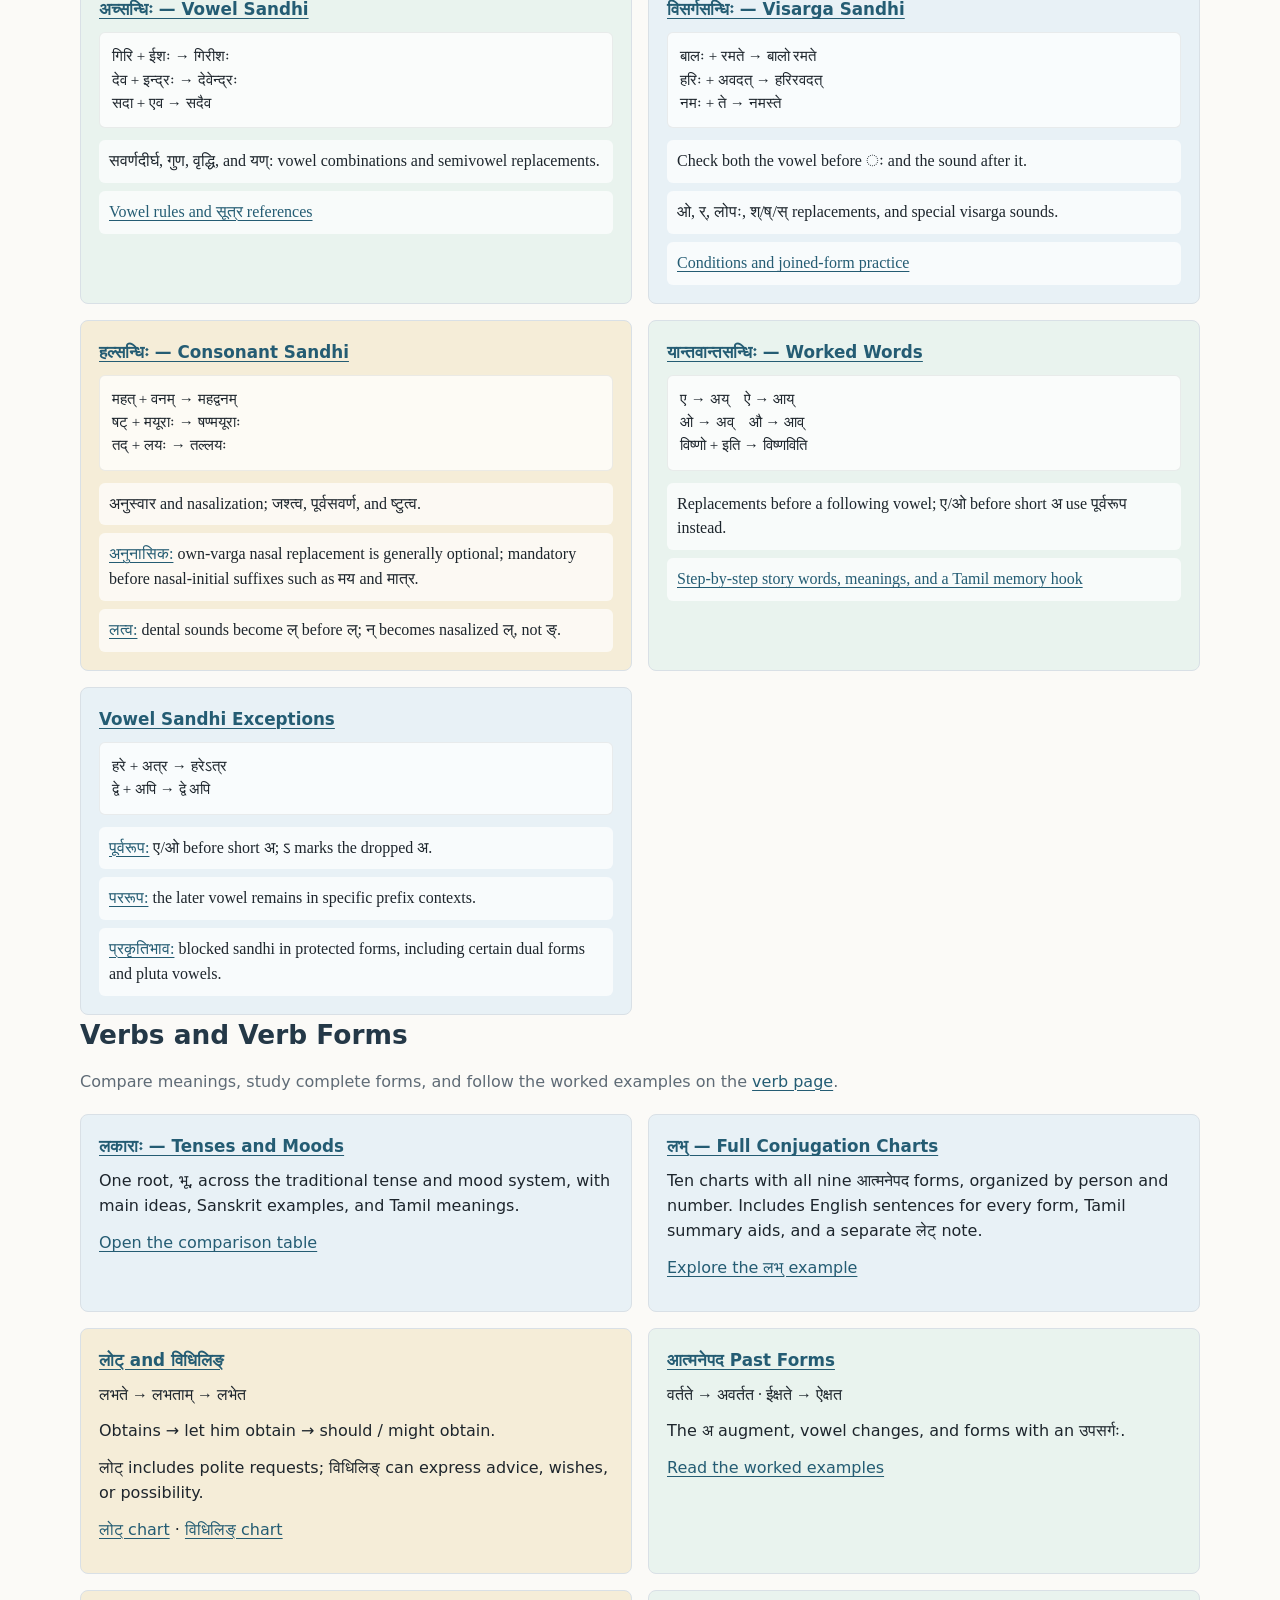
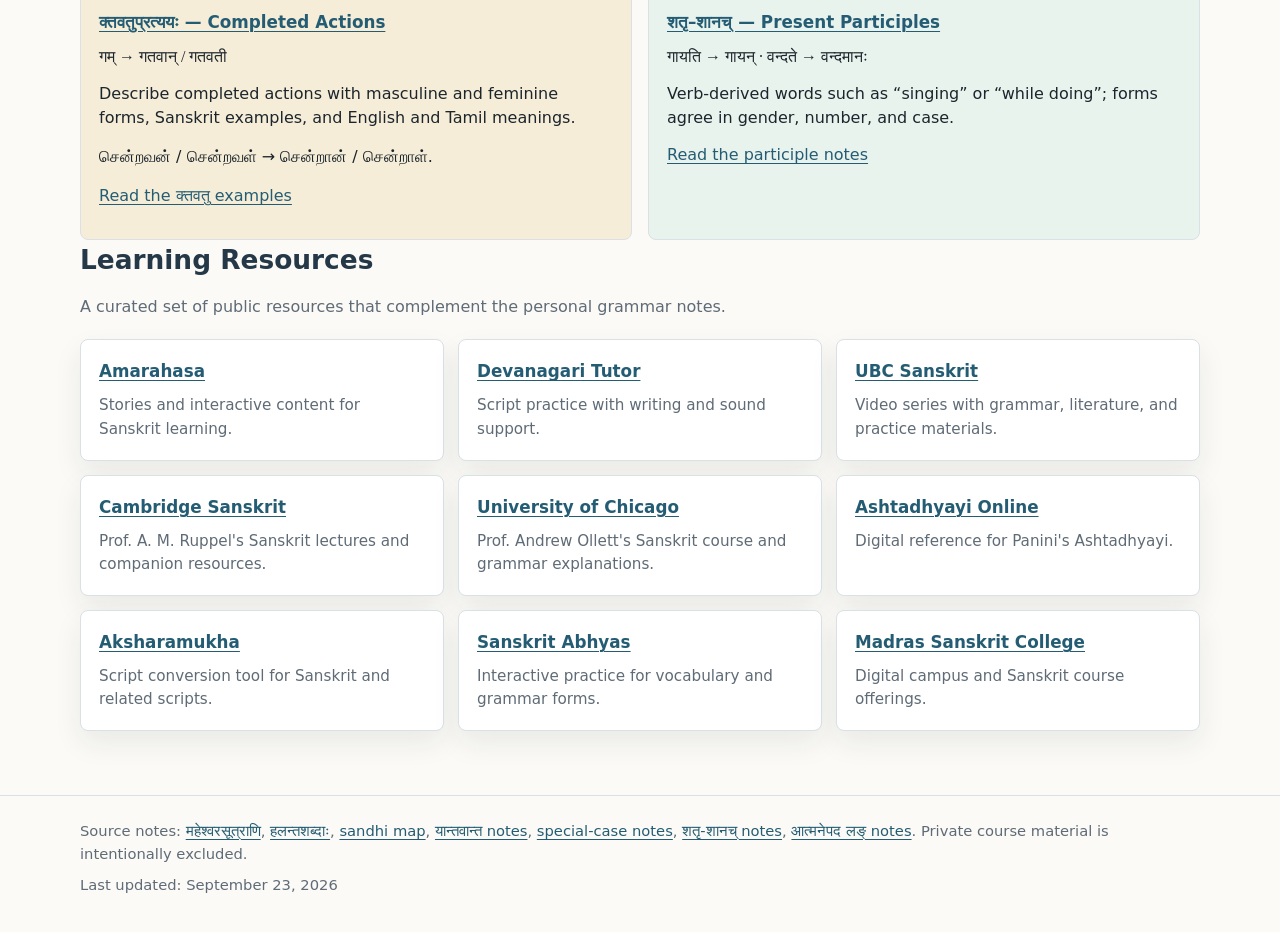
==== commit eab0b230: "Link ktavatu study card from homepage and verb navigation" ====
--- a/index.html
+++ b/index.html
@@ -177,6 +177,13 @@
                     <p>The अ augment, vowel changes, and forms with an उपसर्गः.</p>
                     <p><a href="atmanepada-lang.html">Read the worked examples</a></p>
                 </article>
+                <article id="ktavatu" class="card memory-card">
+                    <h3><a href="verbs.html#ktavatu">क्तवतुप्रत्ययः — Completed Actions</a></h3>
+                    <p class="sanskrit" lang="sa-Deva">गम् → गतवान् / गतवती</p>
+                    <p>Describe completed actions with masculine and feminine forms, Sanskrit examples, and English and Tamil meanings.</p>
+                    <p lang="ta">சென்றவன் / சென்றவள் → சென்றான் / சென்றாள்.</p>
+                    <p><a href="verbs.html#ktavatu">Read the क्तवतु examples</a></p>
+                </article>
                 <article id="shatru-shanach" class="card rule-card">
                     <h3><a href="shatru-shanach.html">शतृ–शानच् — Present Participles</a></h3>
                     <p class="sanskrit" lang="sa-Deva">गायति → गायन् · वन्दते → वन्दमानः</p>
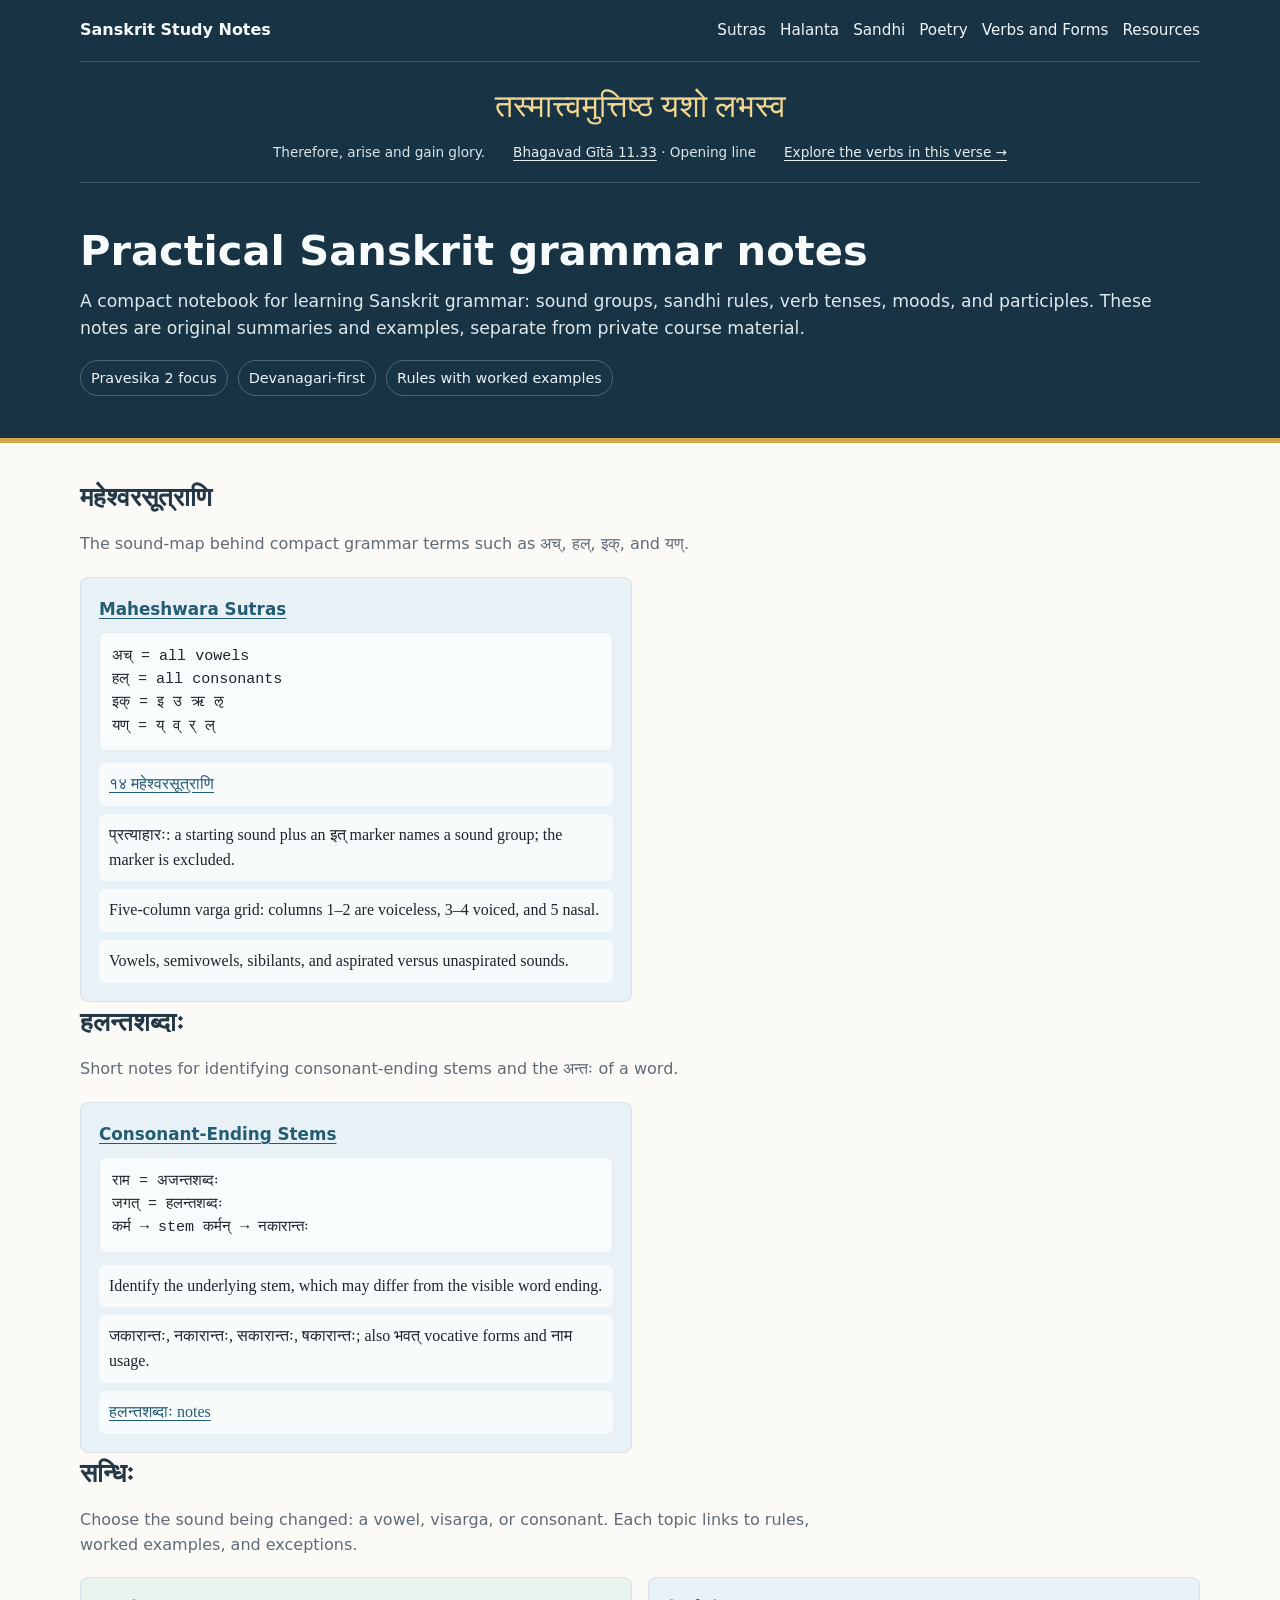
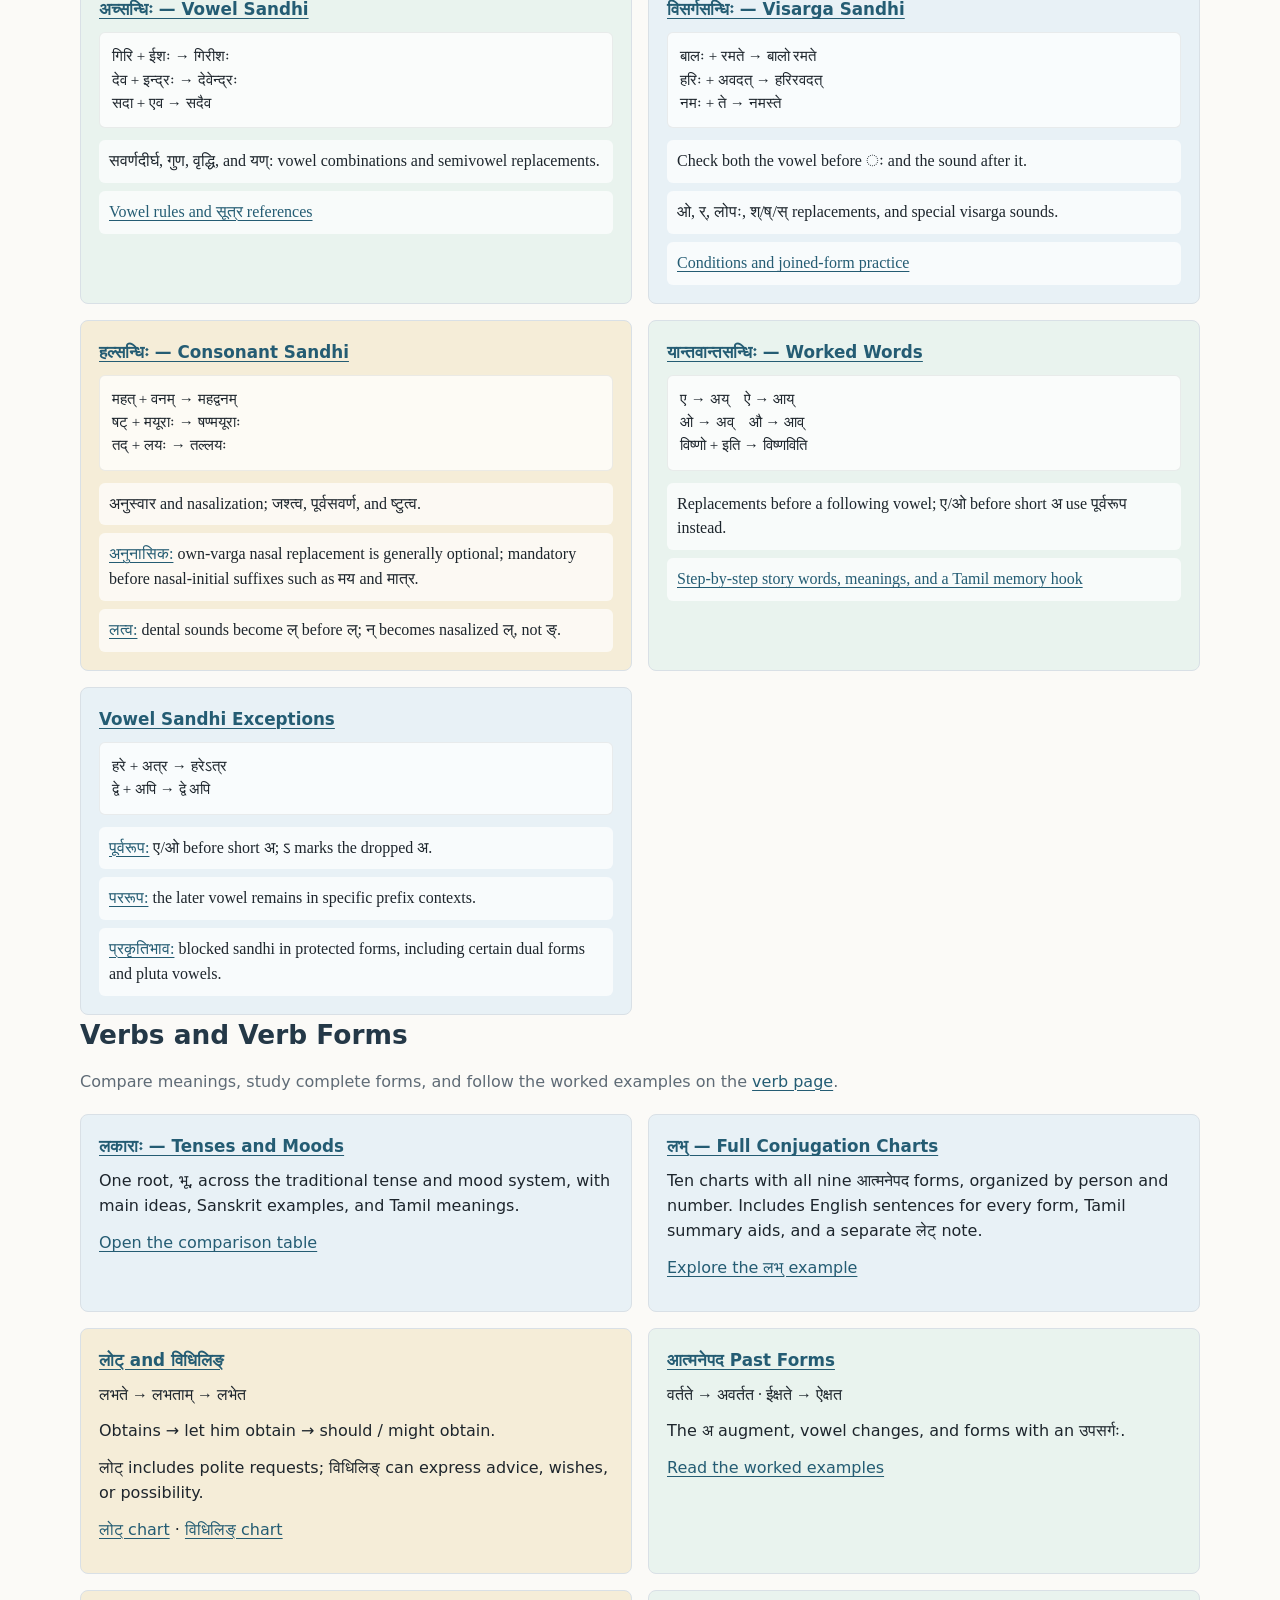
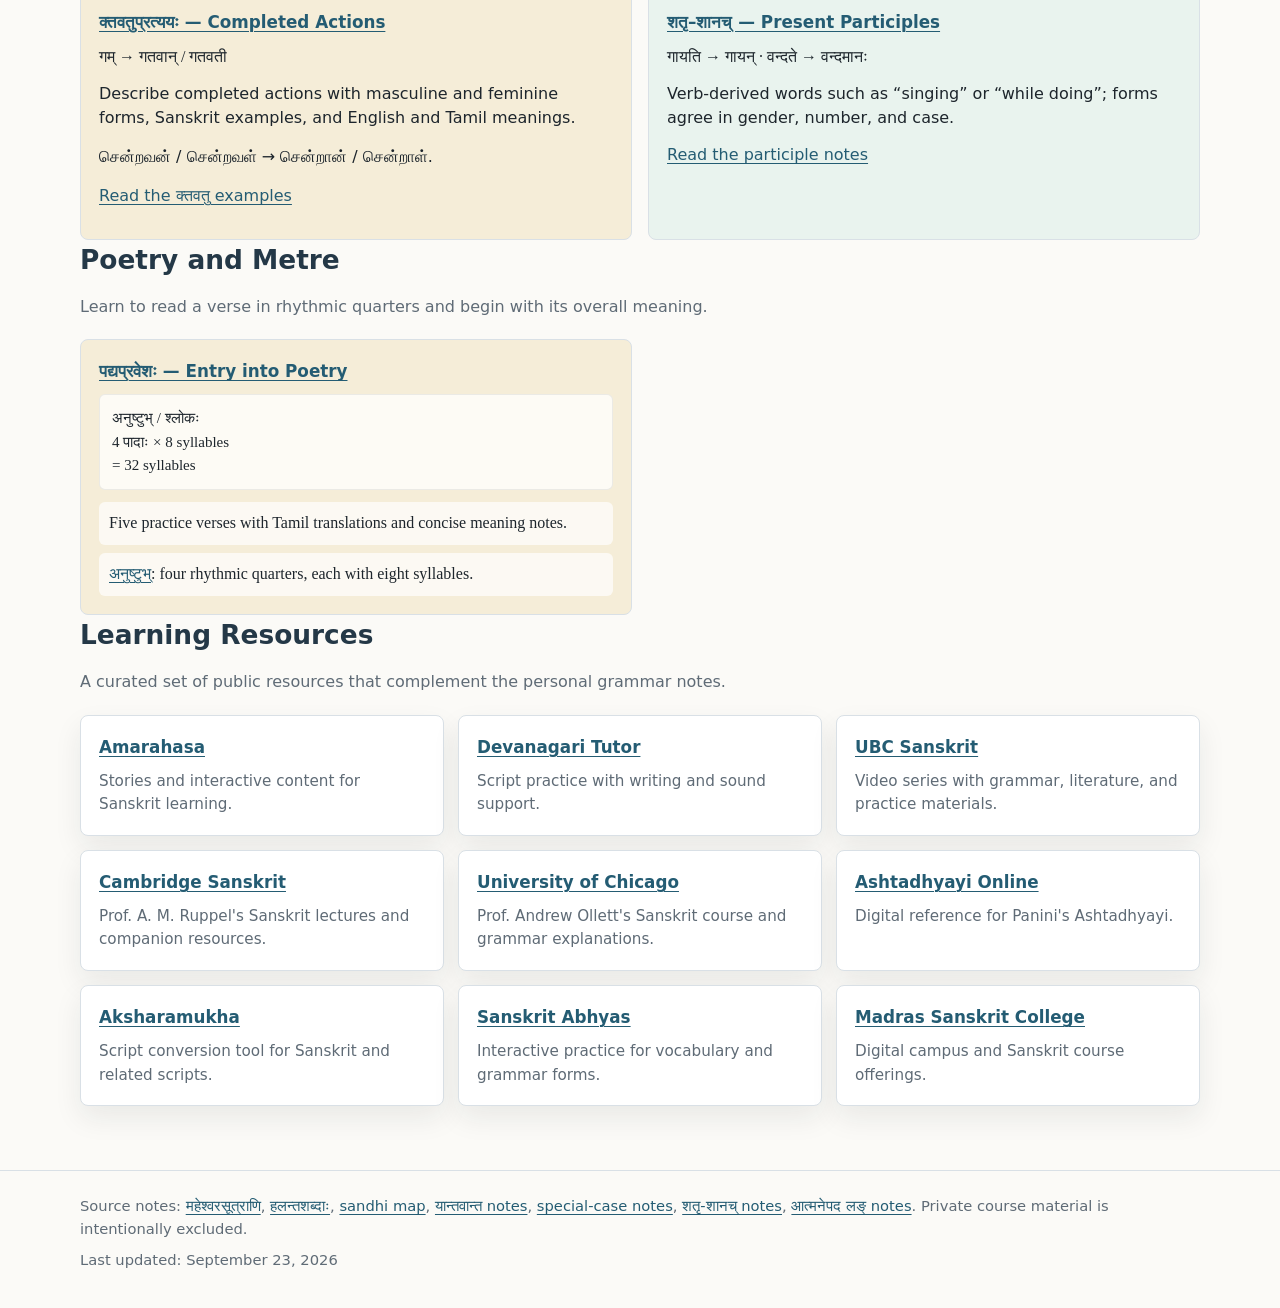
==== commit 6b667cd4: "Add Sanskrit poetry study page" ====
--- a/index.html
+++ b/index.html
@@ -17,6 +17,7 @@
                     <a href="maheshwara-sutras.html">Sutras</a>
                     <a href="halanta-shabdaha.html">Halanta</a>
                     <a href="sandhi.html">Sandhi</a>
+                    <a href="padyapravesha.html">Poetry</a>
                     <a href="verbs.html">Verbs and Forms</a>
                     <a href="#resources">Resources</a>
                 </nav>
@@ -193,6 +194,23 @@
             </div>
         </section>
 
+        <section id="poetry" class="wrap">
+            <h2>Poetry and Metre</h2>
+            <p class="section-note">Learn to read a verse in rhythmic quarters and begin with its overall meaning.</p>
+            <div class="grid">
+                <article class="card memory-card">
+                    <h3><a href="padyapravesha.html">पद्यप्रवेशः — Entry into Poetry</a></h3>
+                    <pre class="rule sanskrit" lang="sa-Deva">अनुष्टुभ् / श्लोकः
+4 पादाः × 8 syllables
+= 32 syllables</pre>
+                    <ul class="example-list">
+                        <li>Five practice verses with Tamil translations and concise meaning notes.</li>
+                        <li><a href="padyapravesha.html#anustubh">अनुष्टुभ्</a>: four rhythmic quarters, each with eight syllables.</li>
+                    </ul>
+                </article>
+            </div>
+        </section>
+
         <section id="resources" class="wrap">
             <h2>Learning Resources</h2>
             <p class="section-note">A curated set of public resources that complement the personal grammar notes.</p>
